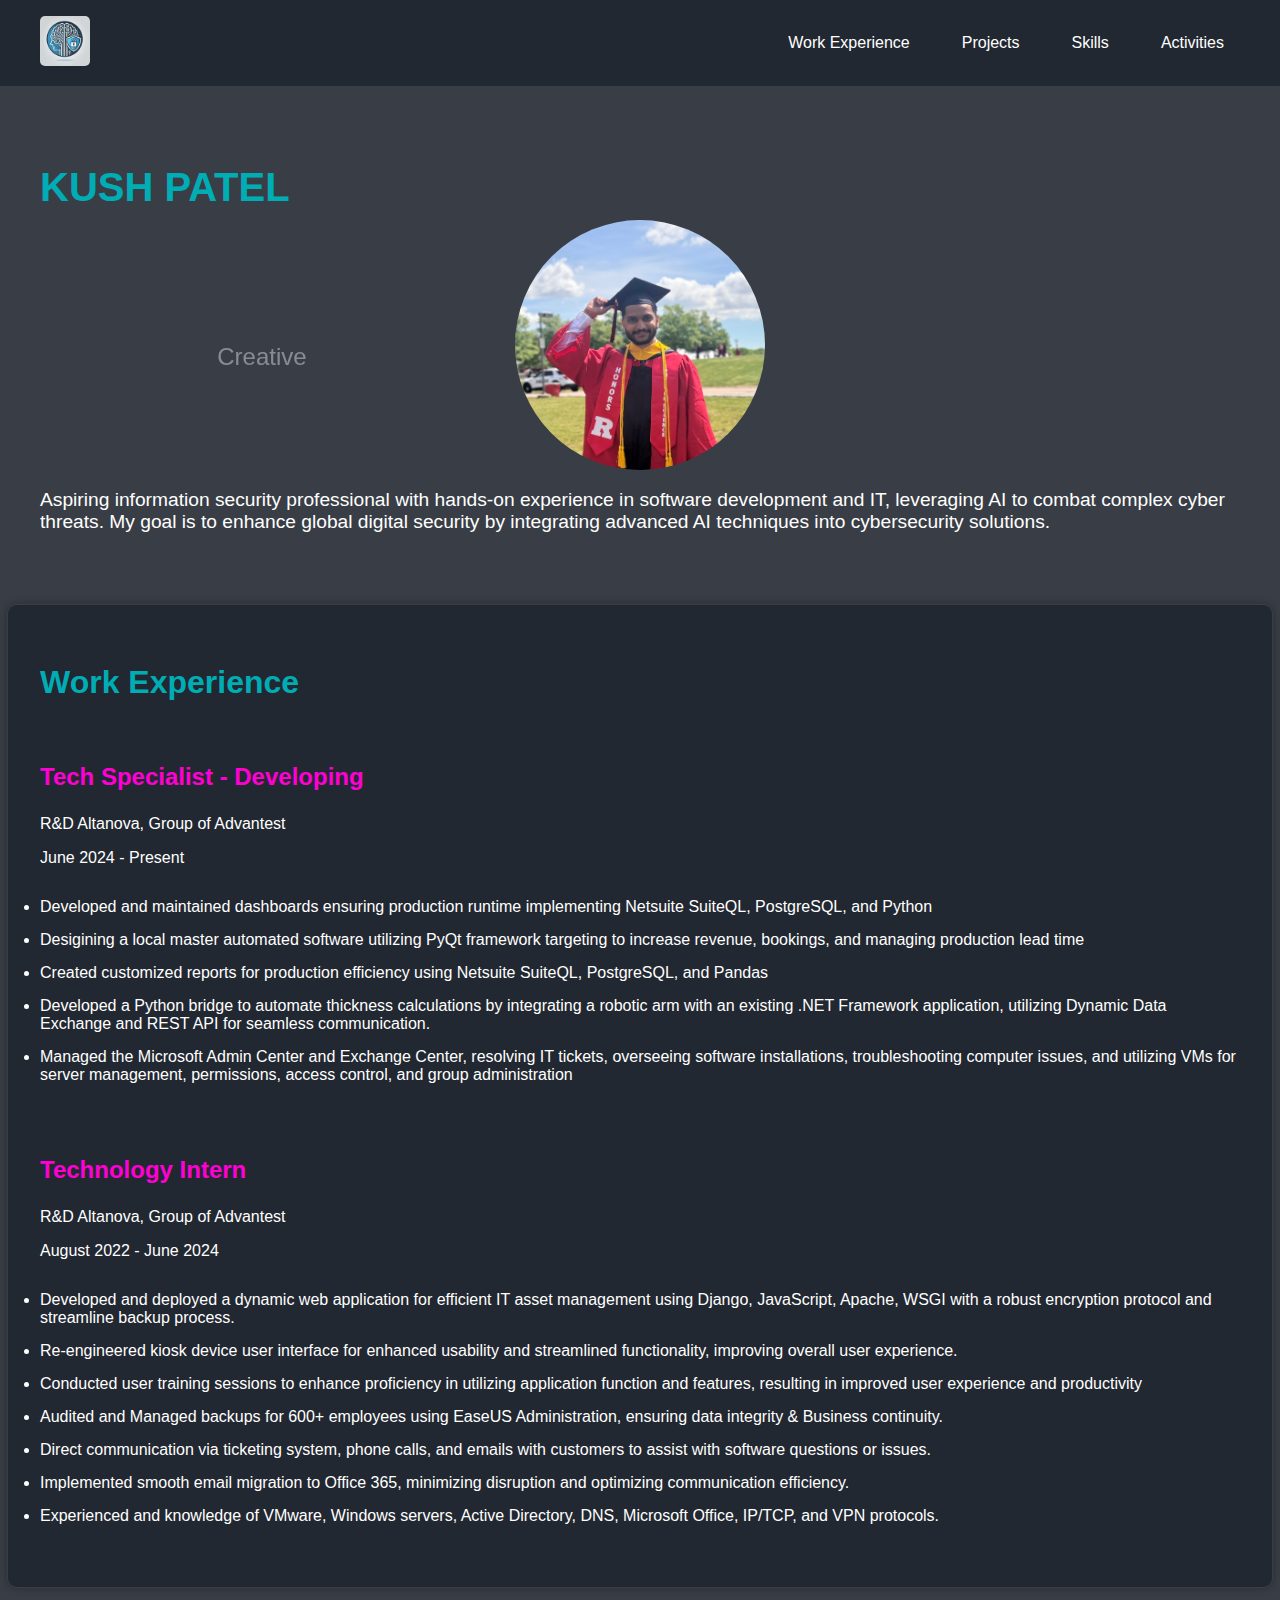
==== index.html @ 29021539 "update work exp" ====
<!DOCTYPE html>
<html lang="en">
<head>
    <meta charset="UTF-8">
    <meta name="viewport" content="width=device-width, initial-scale=1.0">
    <title>KUSH PATEL PORTFOLIO</title>
    <link rel="stylesheet" href="css/styles.css">
</head>
<body>
    <!-- Navigation Bar -->
    <nav>
        <div class="nav-container">
            <div class="nav-logo">
                <img class="icon-img" src="img/icon.webp" alt="Logo">
            </div>

            <ul>
                <li><a href="#work-experience">Work Experience</a></li>
                <li><a href="#projects">Projects</a></li>
                <li><a href="#skills">Skills</a></li>
                <li><a href="#activities">Activities</a></li>
            </ul>
        </div>
    </nav>

    <!-- Hero Section -->
    <section id="hero">
        <div class="hero-container">
            
            <div class="hero-text">
                <h1>KUSH PATEL</h1>
                <div class="hero-img">
                    <img class="img1" src="img/img1.png" alt="Profile Image">
                </div>
                <p class="para">Aspiring information security professional with hands-on experience in software development and IT, leveraging AI to combat complex cyber threats. My goal is to enhance global digital security by integrating advanced AI techniques into cybersecurity solutions.</p>
            </div>
            
        </div>
    </section>

    <!-- Work Experience Section -->
    <section id="work-experience">
        <div class="section-container">
            <h2>Work Experience</h2></br>

            <div>
                <div>
                    <p class="highlight">Tech Specialist - Developing</p>
                    <p>R&D Altanova, Group of Advantest</p>
                </div>
                <div class="time-frame-info">
                    <p>June 2024 - Present</p>
                </div>    
            </div>

            <div class="change-font-work-exp">
                </br>
                    <li>Developed and maintained dashboards ensuring production runtime implementing Netsuite SuiteQL, PostgreSQL, and Python  </li>
                    <li>Desigining a local master automated software utilizing PyQt framework targeting to increase revenue, bookings, and managing production lead time </li>
                    <li>Created customized reports for production efficiency using Netsuite SuiteQL, PostgreSQL, and Pandas</li>
                    <li>Developed a Python bridge to automate thickness calculations by integrating a robotic arm with an existing .NET Framework application, utilizing Dynamic Data Exchange and REST API for seamless communication.</li>
                    <li>Managed the Microsoft Admin Center and Exchange Center, resolving IT tickets, overseeing software installations, troubleshooting computer issues, and utilizing VMs for server management, permissions, access control, and group administration</li>
                </br>
            </div>

            
        </br>

            <div>
                <div>
                    <h3 class="highlight">Technology Intern</h3>
                    <p>R&D Altanova, Group of Advantest</p>
                </div>
                <div class="time-frame-info">
                    <p>August 2022 - June 2024</p>
                </div>    
            </div>
            
            <div class="change-font-work-exp">
                </br>
                    <li> Developed and deployed a dynamic web application for efficient IT asset management using Django, JavaScript, Apache, WSGI with a robust encryption protocol and streamline backup process. </li>
                    <li> Re-engineered kiosk device user interface for enhanced usability and streamlined functionality, improving overall user experience. </li>
                    <li> Conducted user training sessions to enhance proficiency in utilizing application function and features, resulting in improved user experience and productivity </li>
                    <li>Audited and Managed backups for 600+ employees using EaseUS Administration, ensuring data integrity & Business continuity.</li>
                    <li>Direct communication via ticketing system, phone calls, and emails with customers to assist with software questions or issues.</li>
                    <li>Implemented smooth email migration to Office 365, minimizing disruption and optimizing communication efficiency.</li>
                    <li>Experienced and knowledge of VMware, Windows servers, Active Directory, DNS, Microsoft Office, IP/TCP, and VPN protocols.</li>

                </br>
            </div>
        </div>
    </section>

    <!-- Projects Section -->
    <!-- <section id="projects">
        <div class="section-container">
            <h2>Projects</h2>
            <ul>
                <li>
                    <h3>AI-Powered Chatbot</h3>
                    <p>Developed a chatbot using natural language processing and machine learning algorithms, achieving a 90% accuracy rate.</p>
                    <a href="#" target="_blank">View Project</a>
                </li>
                <li>
                    <h3>Cybersecurity Framework</h3>
                    <p>Designed and implemented a comprehensive cybersecurity framework, reducing security incidents by 50%.</p>
                    <a href="#" target="_blank">View Project</a>
                </li>
            </ul>
        </div>
    </section> -->

    <section id="projects">
        <div class="section-container">
            <h2>Projects</h2></br>

            <div class="project">
                <a href="https://github.com/kushp15/"><h1>AI-Powered Chatbot 🔗</h1></a>
                <p>Developed a chatbot using natural language processing and machine learning algorithms.</p>
    
                <div class="carousel-container">
                    <div class="carousel">
                        <img src="img/wes-ai-chatbot.png" alt="Chatbot Image 1"> 
                        <img src="img/wes-ai-chatbot.png" alt="Chatbot Image 2">
                        <img src="img/wes-ai-chatbot.png" alt="Chatbot Image 3">
                        <img src="img/wes-ai-chatbot.png" alt="Chatbot Image 4">
                    </div>
                    <div class="carousel-dots"></div> 
                </div>
                <p>Developed a chatbot using natural language processing and machine learning algorithms.</p>
            </div>
            

        </br></br></br>
            

            <div class="project">
                <!-- <h3>AI Email Scam Detector 🔗</h3> -->
                <a href="https://github.com/kushp15/"><h1>AI Email Scam Detector 🔗</h1></a>
                <p>Designed and implemented a comprehensive cybersecurity framework.</p>
    
                <div class="carousel-container">
                    <div class="carousel">
                        <img src="img/background.jpeg" alt="Cybersecurity Image 1">
                        <img src="img/background.jpeg" alt="Cybersecurity Image 2">
                        <img src="img/background.jpeg" alt="Cybersecurity Image 3">
                    </div>
                    <div class="carousel-dots"></div>
                </div>
            </div>
        </div>
    </section>
    



    <!-- Skills Section -->
    <section id="skills">
        <div class="section-container">
            <h2>Skills</h2>
            <!-- <p>Coming soon..</p> -->
            <ul>
                <li class="highlight">  </li>
                <li> <span class="highlight-skills">Primary Programming Languages:</span> Python, Java, JavaScript, TypeScript, SQL </li>
                <li> <span class="highlight-skills">Secondary Programming Languages:</span> C++, C, React </li>
                <li> <span class="highlight-skills">FrameWorks: </span> TensorFlow, PyTorch, PyQt5, .NET Framework </li>
                <li> <span class="highlight-skills">Course Work: </span>Artificial Intelligence, Operating Systems, Computer Security, Networking, Deep Learning, System programming, Advanced Algorithums</li>
                <li> <span class="highlight-skills">Tools: </span>Docker, Git, Visual Studio Code, Postman, Microsoft Azure, PyCharm, Eclipice, VM, </li>
                <li> <span class="highlight-skills">Databases: </span>MySQL, SQlite, no sql (Mongo DB)</li>
                <li> <span class="highlight-skills">Soft Skills: </span>Leadership, Teamwork, Team-building, Management, Conflict Resolution, Collaboration, Written and Verbal Communication</li>
            </ul>
        </div>
    </section>

    <!-- Activities Section -->
    <section id="activities">
        <div class="section-container">
            <h2>Activities</h2>
            <p>Coming soon..</p>
            <!-- <ul>
                <li>Participated in AI/ML competitions, achieving top 10% rankings.</li>
                <li>Contributed to open-source cybersecurity projects, improving security features.</li>
            </ul> -->
        </div>
    </section>

    <div id="moving-words-container"></div>

    <script src="js/script.js"></script>
</body>
</html>
---- css/styles.css ----
body {
    font-family: Arial, sans-serif;
    margin: 0;
    padding: 0;
    background-color: #393e46;
    color: #ffffff;
}

nav {
    background-color: #222831;
    padding: 1em;
}

.nav-container {
    max-width: 1200px;
    margin: 0 auto;
    display: flex;
    justify-content: space-between;
    align-items: center;
}

.nav-logo img {
    height: 50px;
    width: 50px;
    border-radius: 10%;
}

nav ul {
    list-style: none;
    margin: 0;
    padding: 0;
    display: flex;
    gap: 20px;
}

nav li {
    display: inline;
}

nav a {
    color: #ffffff;
    text-decoration: none;
    padding: 0.5em 1em;
    transition: color 0.3s;
}

nav a:hover {
    color: #00adb5;
}

.hero-container {
    max-width: 1200px;
    margin: 20px auto;
    padding: 2em;
    display: flex;
    flex-wrap: wrap;
    align-items: center;
    justify-content: space-between;
    gap: 20px;
}

.hero-text {
    flex: 1;
    min-width: 300px;
}

.hero-container h1 {
    font-size: 2.5em;
    margin-bottom: 10px;
    color: #00adb5;
}

.hero-container p {
    font-size: 1.2em;
}

.hero-img {
    flex: 1;
    min-width: 300px;
    display: flex;
    justify-content: center;
}

.img1 {
    border-radius: 50%;
    height: 250px;
    width: 250px;
}

.section-container {
    max-width: 1200px;
    margin: 20px auto;
    padding: 2em;
    background-color: #222831;
    border: 1px solid #393e46;
    border-radius: 10px;
    box-shadow: 0 0 10px rgba(0, 0, 0, 0.3);
}

.section-container h2 {
    font-size: 2em;
    margin-bottom: 20px;
    color: #00adb5;
}

.section-container ul {
    list-style: none;
    padding: 0;
}

.section-container li {
    margin-bottom: 15px;
    font-size: 1.2em;
}

.section-container a {
    color: #00adb5;
    text-decoration: none;
    transition: color 0.3s;
}

.section-container a:hover {
    color: #ffffff;
}

@media (max-width: 768px) {
    .nav-container {
        flex-direction: column;
    }

    .hero-container {
        flex-direction: column;
    }

    .time-frame-info {
        margin-left: 0;
    }
}


/* Animation Classes */
.hidden {
    opacity: 0;
    transform: translateY(20px);
    transition: opacity 1s ease-out, transform 1s ease-out;
}

.visible {
    opacity: 1;
    transform: translateY(0);
}




/* Container for moving words */
#moving-words-container {
    position: fixed;
    top: 0;
    left: 0;
    width: 100%;
    height: 100%;
    pointer-events: none; /* Prevent clicks on moving words */
    overflow: hidden; /* Hide overflow of words */
    z-index: 1; /* Put above other content */
}

/* Style for each moving word */
.moving-word {
    position: absolute;
    font-size: 1.5em;
    color: rgba(255, 255, 255, 0.4); /* Lighter shade for better visibility */
    pointer-events: none; /* Prevent interaction with moving words */
    animation: floatWord 15s ease-in-out infinite;
}

/* Random movement animation */
@keyframes floatWord {
    0% {
        transform: translate(0, 0);
    }
    25% {
        transform: translate(30vw, -20vh);
    }
    50% {
        transform: translate(-20vw, 30vh);
    }
    75% {
        transform: translate(20vw, -30vh);
    }
    100% {
        transform: translate(0, 0);
    }
}



/* Carousel Container */
.carousel-container {
    position: relative;
    overflow: hidden;
    width: 100%;
    max-width: 600px; /* Adjust as needed */
    margin: 20px auto;
}

/* Carousel Inner */
.carousel {
    display: flex;
    transition: transform 0.5s ease-in-out;
}

/* Carousel Images */
.carousel img {
    min-width: 100%;
    transition: transform 0.5s ease-in-out;
    cursor: pointer; /* To indicate that it's interactive */
}

/* Carousel Dots */
.carousel-dots {
    display: flex;
    justify-content: center;
    margin-top: 10px;
}

.carousel-dots span {
    width: 10px;
    height: 10px;
    border-radius: 50%;
    background-color: #ccc;
    margin: 0 5px;
    cursor: pointer;
    transition: background-color 0.3s;
}

.carousel-dots span.active {
    background-color: #00adb5; /* Active dot color */
}

.change-font-work-exp{
    font-size: 10pt;
    font-family: Arial, sans-serif;
}
.highlight{
    font-size: 18pt;
    color: rgb(255, 0, 212);
    font-weight: bold;
}
.highlight-skills{
    font-size: 14pt;
    color: rgb(234, 255, 0);
    font-weight: bold;
}
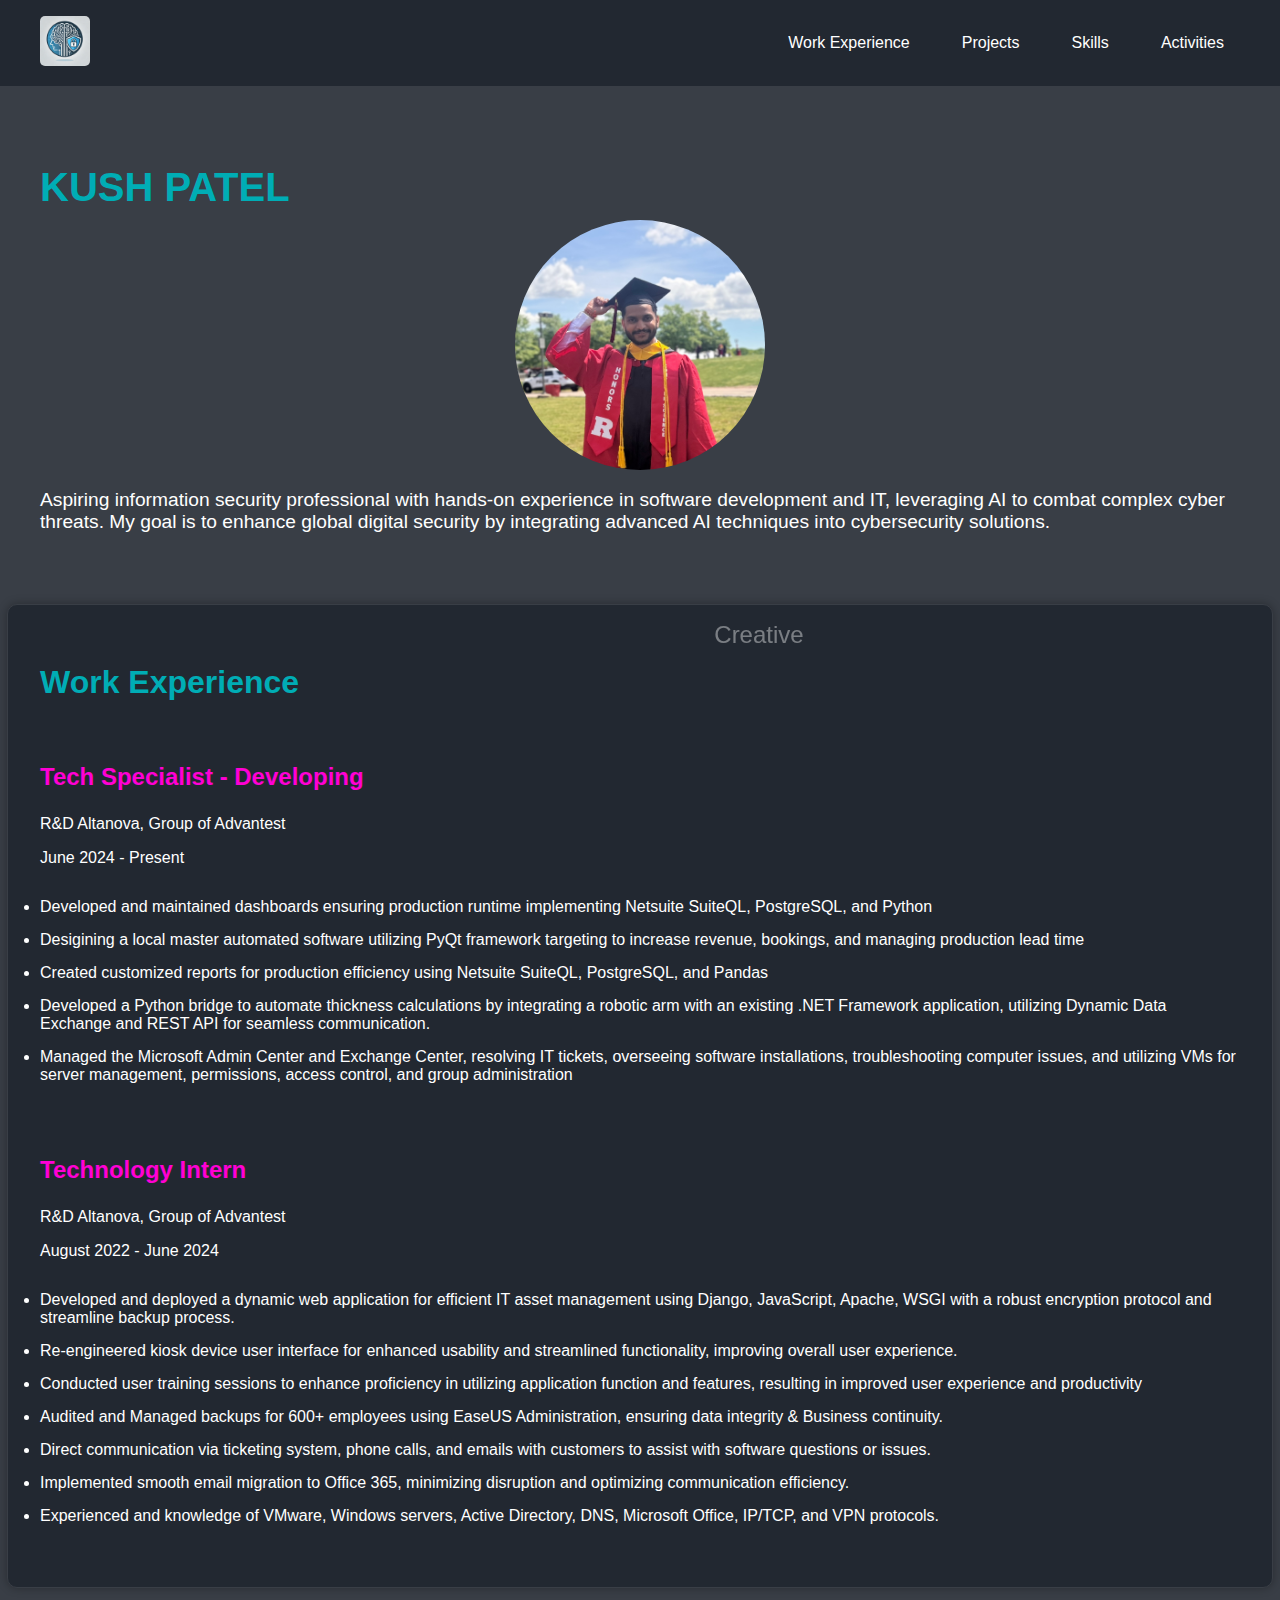
==== commit e11511e6: "update" ====
--- a/index.html
+++ b/index.html
@@ -115,19 +115,19 @@
             <h2>Projects</h2></br>
 
             <div class="project">
-                <a href="https://github.com/kushp15/"><h1>AI-Powered Chatbot 🔗</h1></a>
-                <p>Developed a chatbot using natural language processing and machine learning algorithms.</p>
-    
+                <a href="https://github.com/kushp15/WES-AI-CHATBOT/"><h1>AI-Powered Chatbot 🔗</h1></a>
                 <div class="carousel-container">
                     <div class="carousel">
                         <img src="img/wes-ai-chatbot.png" alt="Chatbot Image 1"> 
-                        <img src="img/wes-ai-chatbot.png" alt="Chatbot Image 2">
-                        <img src="img/wes-ai-chatbot.png" alt="Chatbot Image 3">
-                        <img src="img/wes-ai-chatbot.png" alt="Chatbot Image 4">
+                        <img src="img/wes-ai-chatbot-2.png" alt="Chatbot Image 2">
+                        <img src="img/wes-ai-chatbot-3.png" alt="Chatbot Image 3">
+                        <!-- <img src="img/wes-ai-chatbot.png" alt="Chatbot Image 4"> -->
                     </div>
                     <div class="carousel-dots"></div> 
                 </div>
-                <p>Developed a chatbot using natural language processing and machine learning algorithms.</p>
+                <h3><p>We created this chatbot, which helped us understand the potential of leveraging pre-trained models and the innovative applications of AI technology in enhancing user interaction and access to information.</p></h3>
+                <li>WesAI is Rutgers University’s interactive AI chatbot. </li>
+                <li>WesAi has all the information about campus addresses, bus routes, nearby restaurants, course registrations, general advising questions, contact information, professor reviews, etc. Need help with any of this? Just Ask!</li>
             </div>
             
 
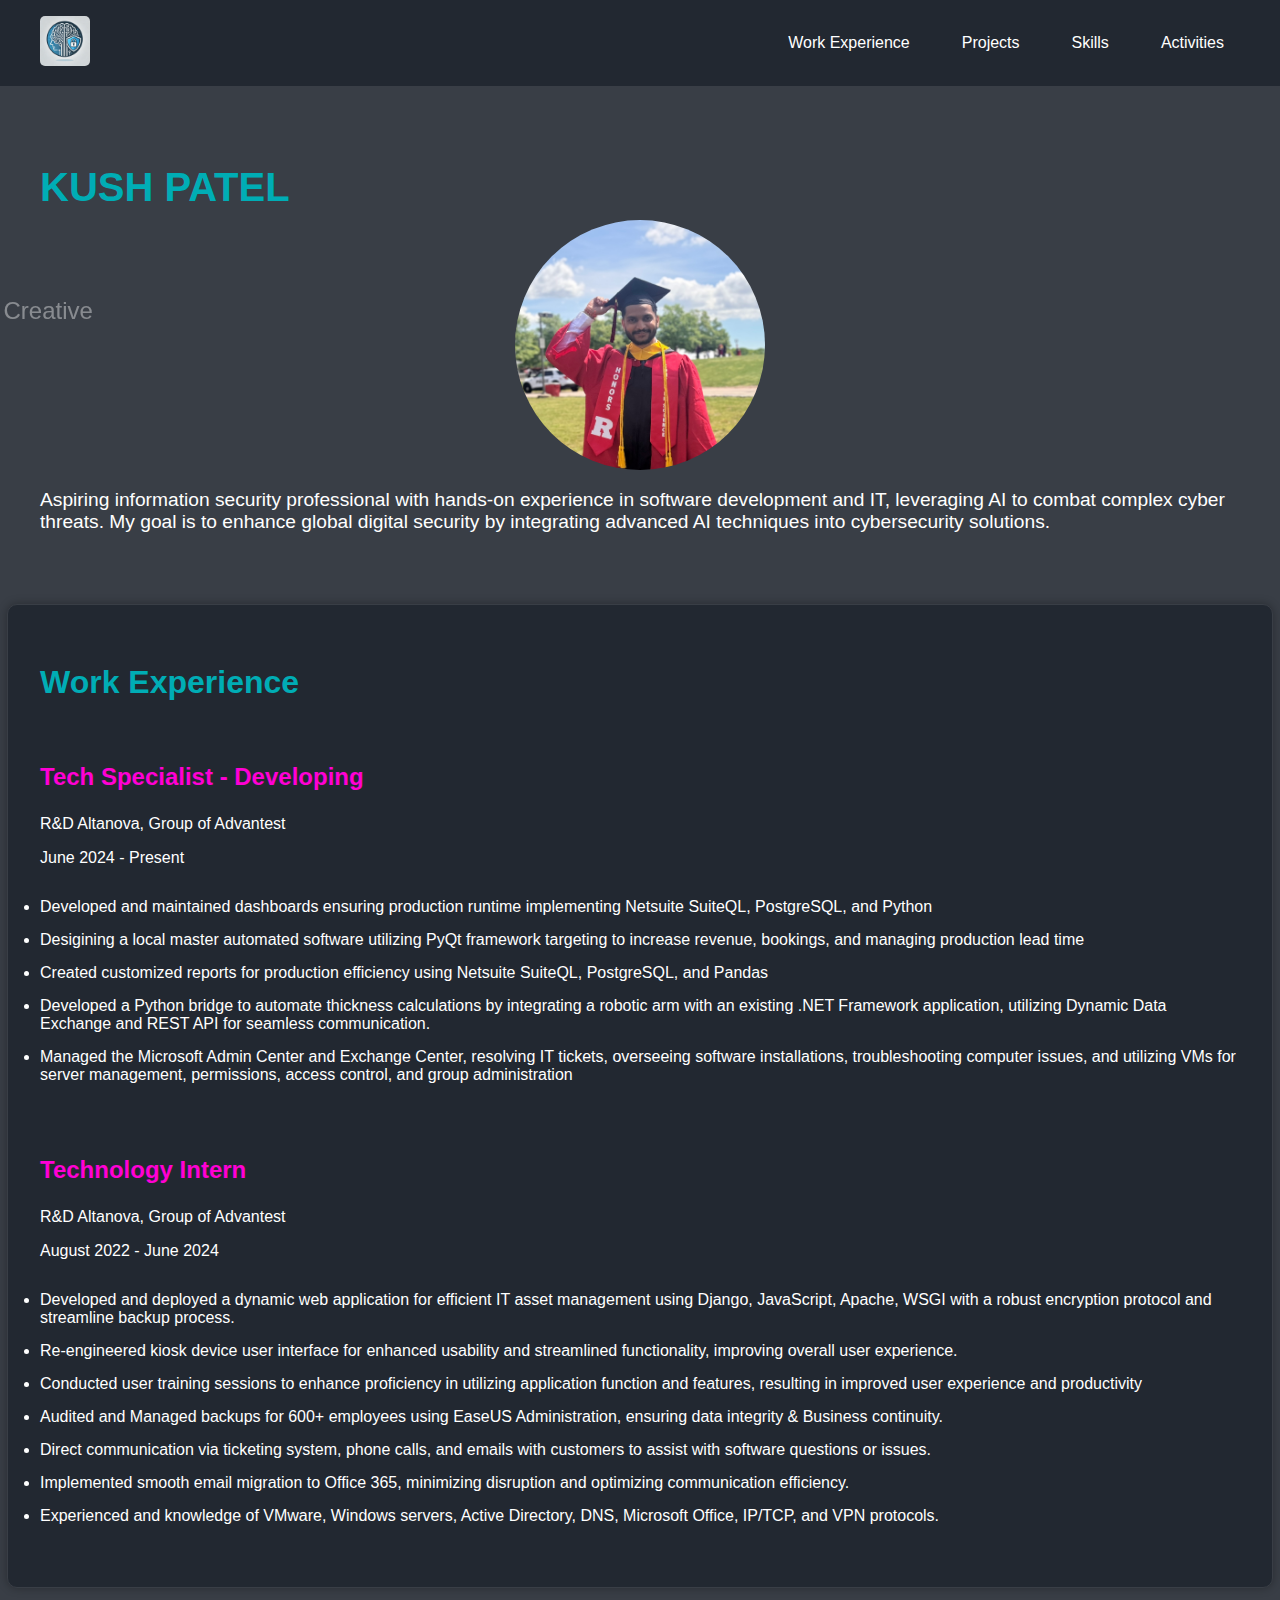
==== commit 0fe0631c: "update on projects" ====
--- a/index.html
+++ b/index.html
@@ -131,23 +131,52 @@
             </div>
             
 
-        </br></br></br>
-            
-
-            <div class="project">
-                <!-- <h3>AI Email Scam Detector 🔗</h3> -->
-                <a href="https://github.com/kushp15/"><h1>AI Email Scam Detector 🔗</h1></a>
-                <p>Designed and implemented a comprehensive cybersecurity framework.</p>
-    
+        </br></br>
+            
+
+            <div class="project">
+                <a href="https://github.com/kushp15/AI-Email-Detection/"><h1>AI Email Scam Detector 🔗</h1></a>
                 <div class="carousel-container">
                     <div class="carousel">
-                        <img src="img/background.jpeg" alt="Cybersecurity Image 1">
-                        <img src="img/background.jpeg" alt="Cybersecurity Image 2">
-                        <img src="img/background.jpeg" alt="Cybersecurity Image 3">
+                        <!-- <img src="img/coming-soon.png" alt="Cybersecurity Image 1"> -->
                     </div>
                     <div class="carousel-dots"></div>
                 </div>
-            </div>
+                <li>Synethesized a model that detects the scam or fraud emails implementing advanced deep learning algorithms.</li>
+                <li>Model aims to reduce the local cyber crimes and spread the awareness of emial phishing.</li>
+                <li>Model is trained on email ip address, domain name, SSL certificate, links, attachment types, text and other multiple significant parameters lead to current 67% accuracy. </li>
+            </div>
+        
+        </br></br>
+
+            <div class="project">
+                <a href="https://github.com/kushp15/HACKRU-TripMate_Notifier/"><h1>Trip Mate Notifier 🔗</h1></a>
+                <div class="carousel-container">
+                    <div class="carousel">
+                        <iframe width="560" height="315" src="https://www.youtube.com/embed/CGtzFhLXZC8" 
+                                title="YouTube video player" frameborder="0" 
+                                allow="accelerometer; autoplay; clipboard-write; encrypted-media; gyroscope; picture-in-picture" 
+                                allowfullscreen>
+                        </iframe>
+                    </div>
+                    <div class="carousel-dots"></div>
+                </div>
+                <p class="highlight-skills">Hackathon Winner 1st HACKRU and NJ Transit</p>
+                <p> <span class="highlight-skills">Objective: </span>The application provides an option to start alerts on a trip which will then give detailed status of the current trip in the form of a notification panel/widget on the lock screen of the user's mobile.</p>
+                <li>To rebuild the current NJ Transit application, added new feature of widget that notifies the user of live location through NJ Transit APIs</li>
+                <li>Invited to NJ Transit headquaters pitched our objective to innovation team </li>
+            </div>
+        </br></br>
+
+            <div class="project">
+                <a href="https://github.com/kushp15/ML-Image-Classification/"><h1>Wiring Image Classification 🔗</h1></a>
+            
+                <p> <span class="highlight-skills">Objective: </span>To improve the efficiency of identifying a good or bad wiring based on color and order</p>
+                <li>Trained binary and multi classification models implementing complex machine learning techniques are stochastic gradient descent, cross entropy loss, softmax regression, and linear regression. </li>
+                <li>Models are trained on multiple parameters using one hot encoding with 2000+ parameters on multiple sizes sets of datasets</li>
+            </div>
+
+
         </div>
     </section>
     
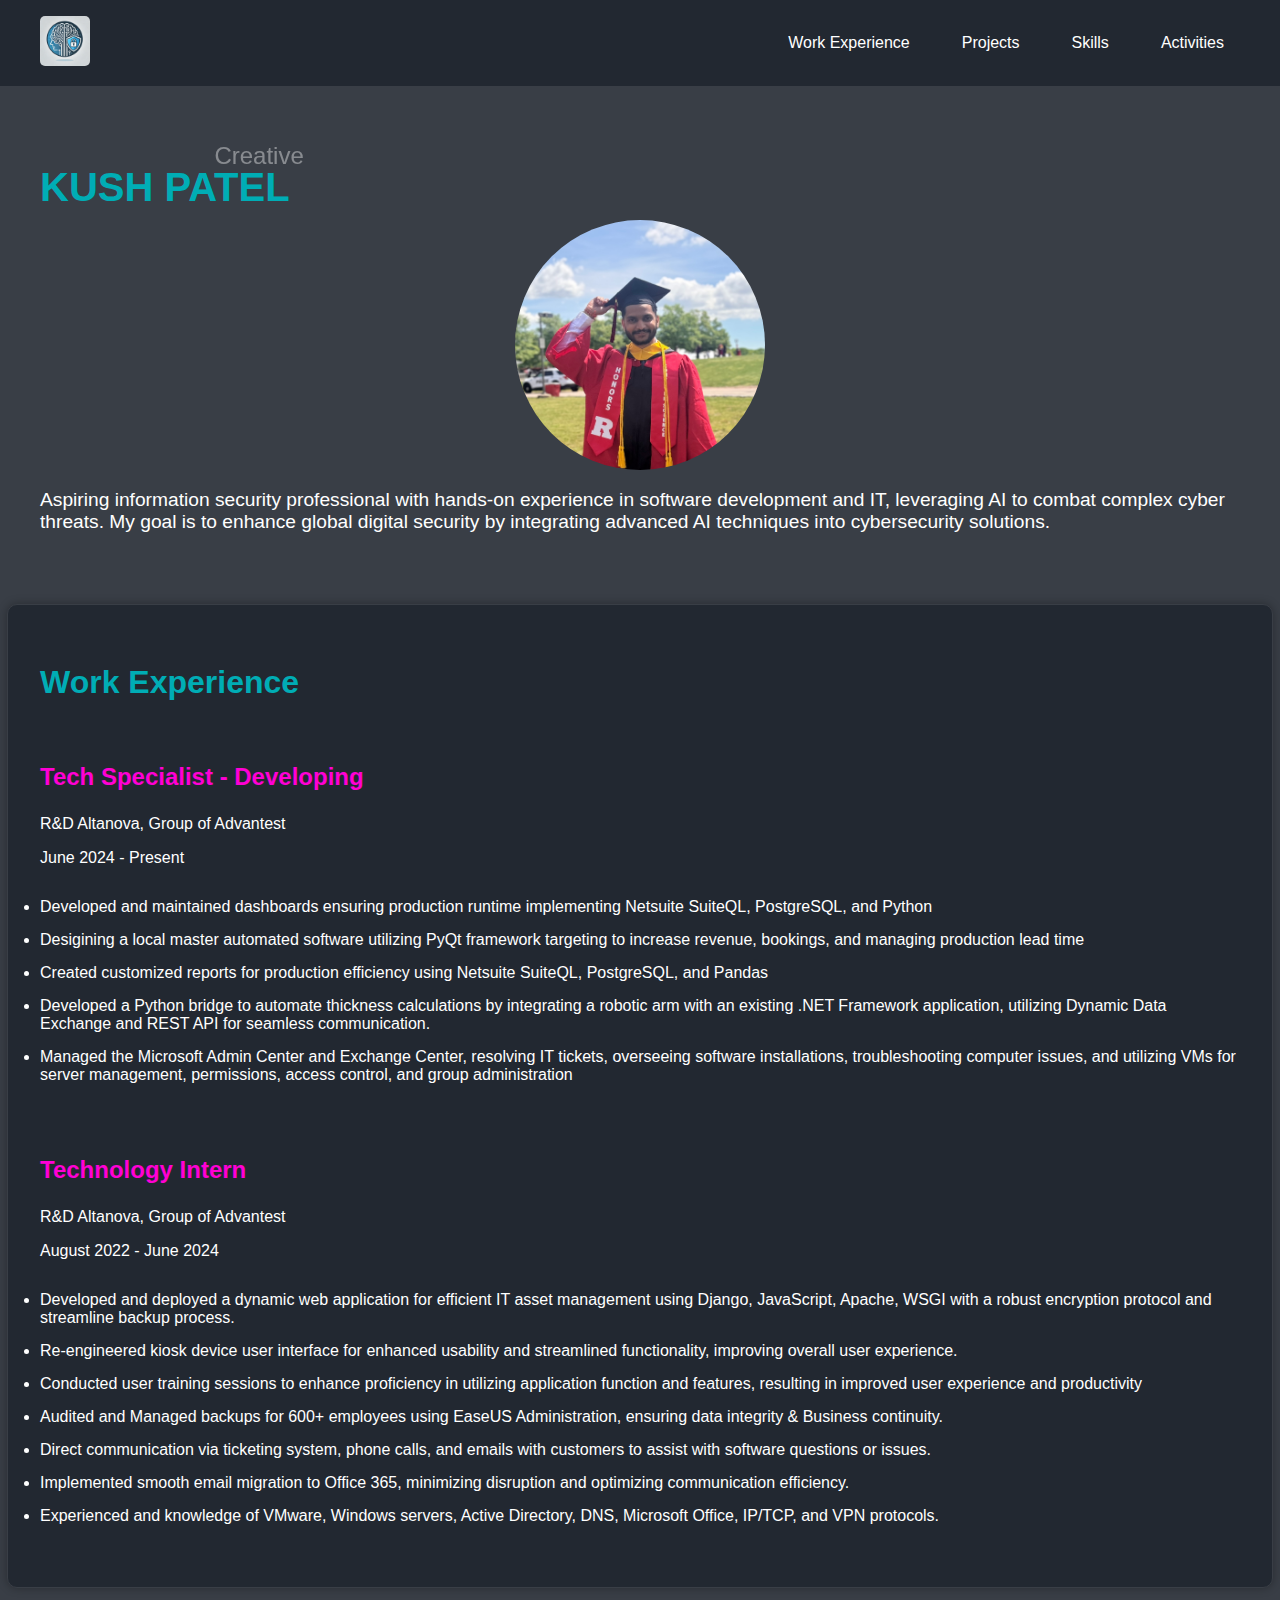
==== commit c711d293: "update" ====
--- a/index.html
+++ b/index.html
@@ -177,6 +177,11 @@
             </div>
 
 
+
+
+
+
+            
         </div>
     </section>
     
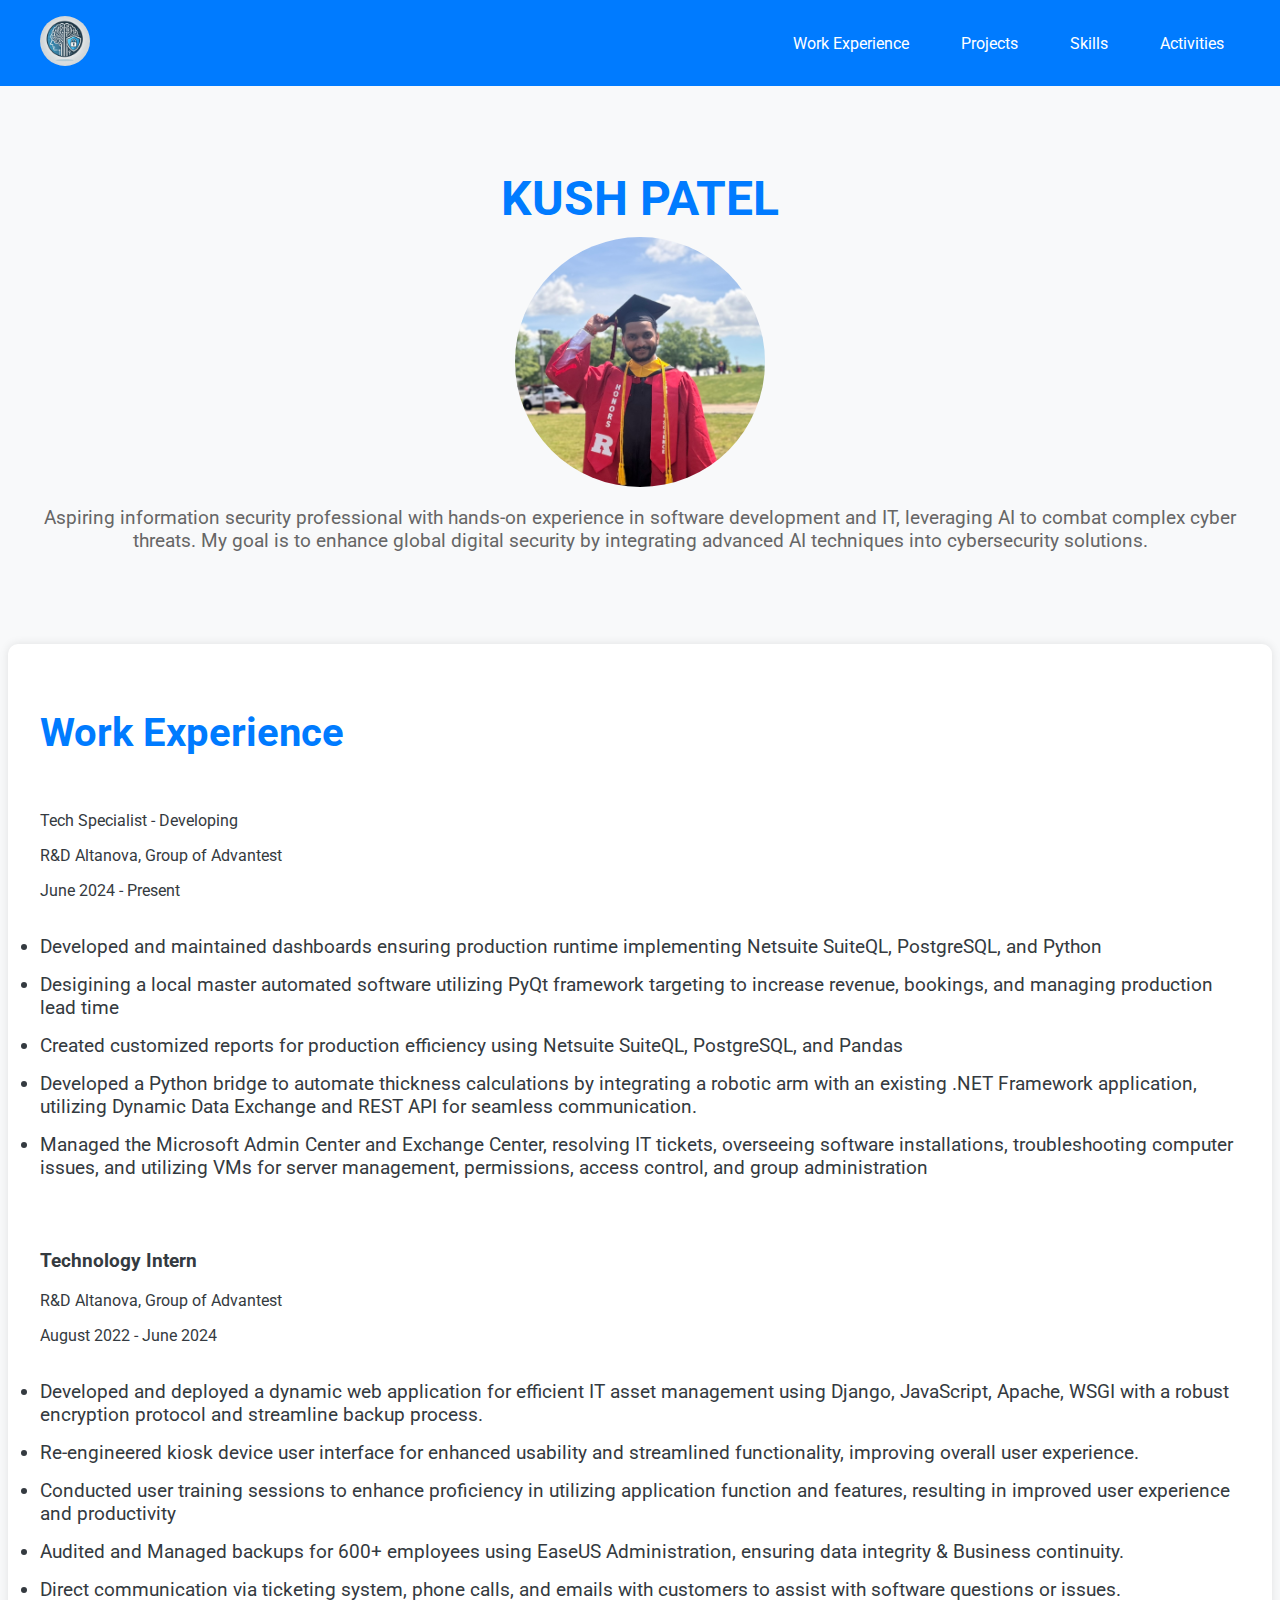
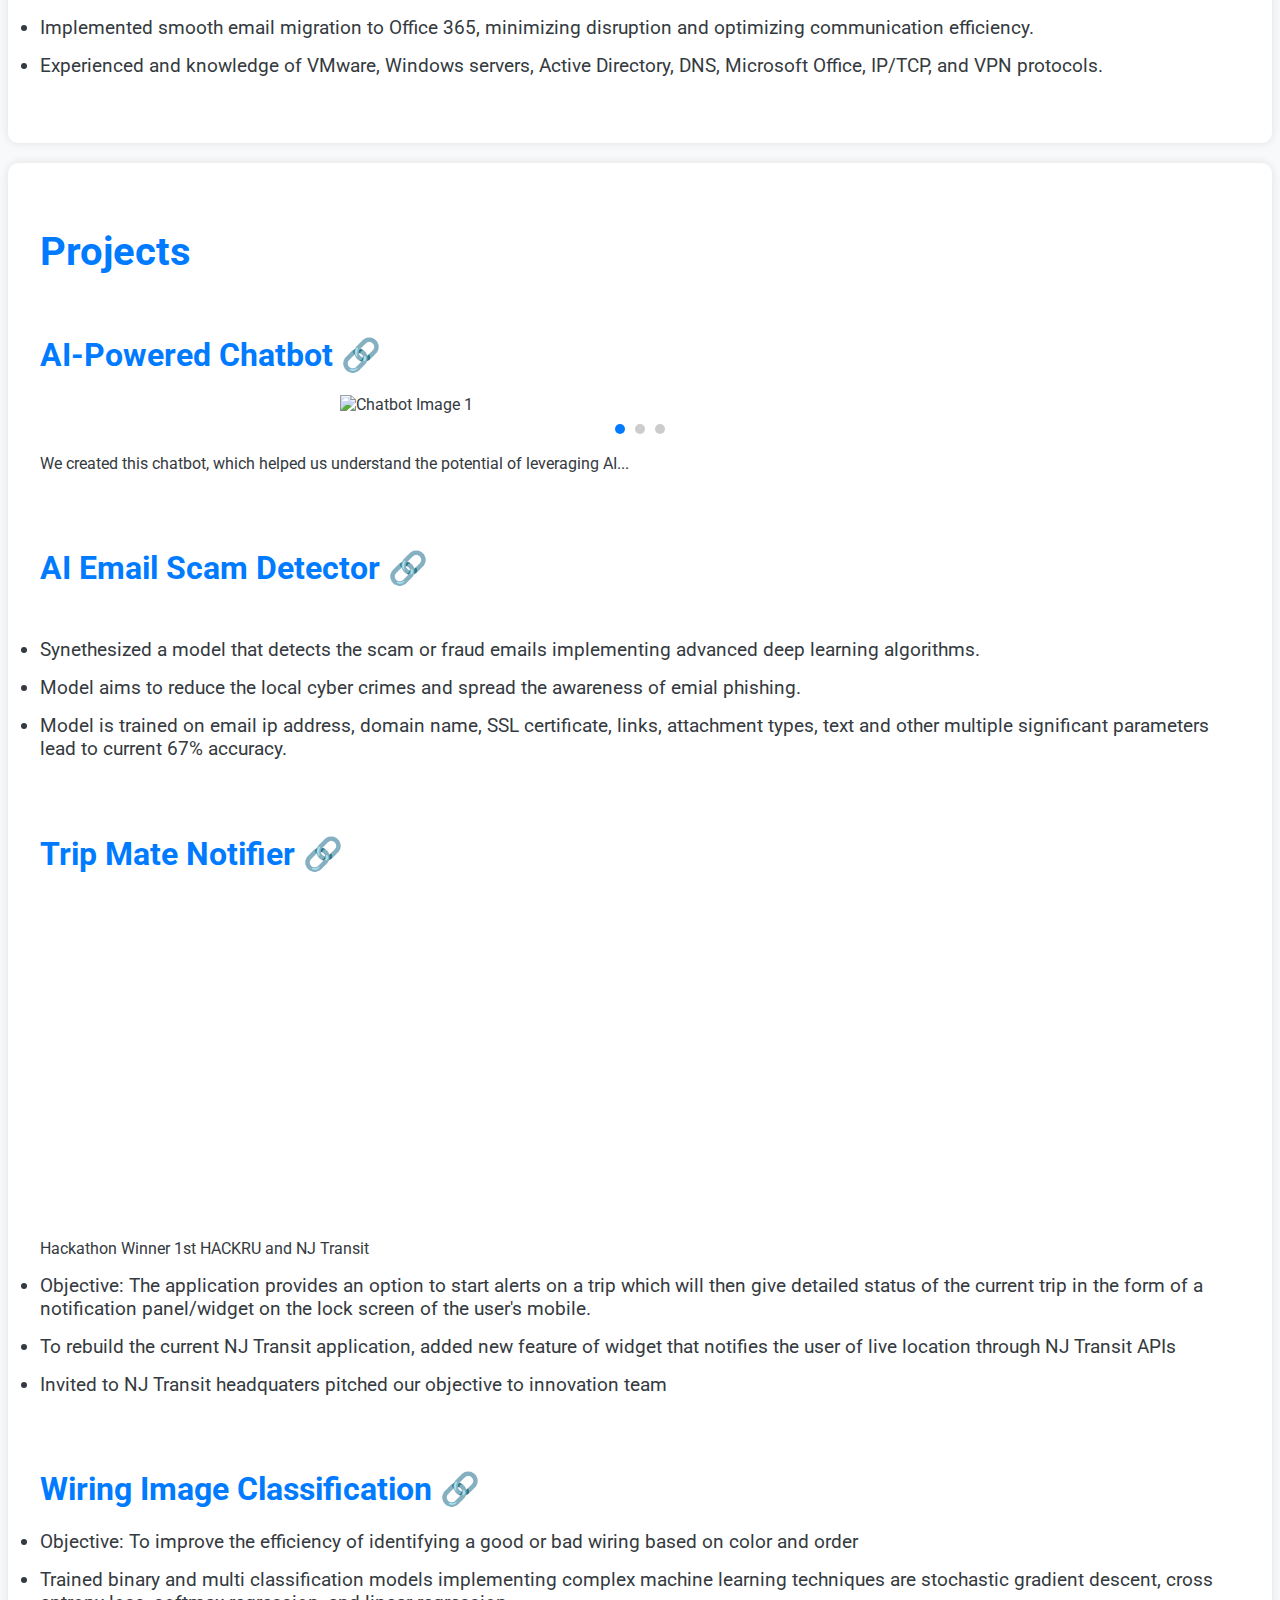
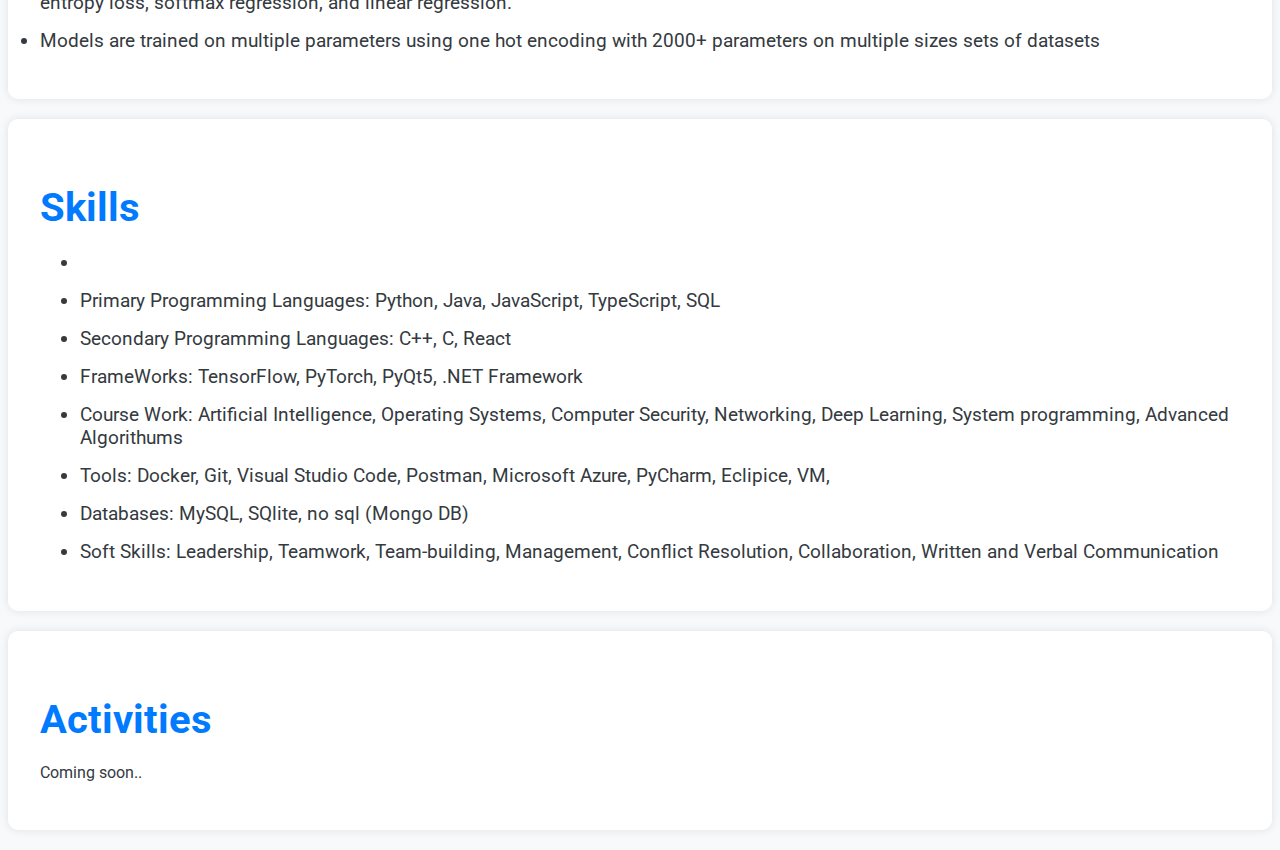
==== commit 7a355191: "update" ====
--- a/index.html
+++ b/index.html
@@ -1,11 +1,12 @@
 <!DOCTYPE html>
 <html lang="en">
-<head>
-    <meta charset="UTF-8">
-    <meta name="viewport" content="width=device-width, initial-scale=1.0">
-    <title>KUSH PATEL PORTFOLIO</title>
-    <link rel="stylesheet" href="css/styles.css">
-</head>
+    <head>
+        <meta charset="UTF-8">
+        <meta name="viewport" content="width=device-width, initial-scale=1.0">
+        <title>KUSH PATEL PORTFOLIO</title>
+        <link rel="stylesheet" href="https://fonts.googleapis.com/css?family=Roboto:400,700&display=swap">
+        <link rel="stylesheet" href="css/styles.css">
+    </head>
 <body>
     <!-- Navigation Bar -->
     <nav>
@@ -85,7 +86,6 @@
                     <li>Direct communication via ticketing system, phone calls, and emails with customers to assist with software questions or issues.</li>
                     <li>Implemented smooth email migration to Office 365, minimizing disruption and optimizing communication efficiency.</li>
                     <li>Experienced and knowledge of VMware, Windows servers, Active Directory, DNS, Microsoft Office, IP/TCP, and VPN protocols.</li>
-
                 </br>
             </div>
         </div>
@@ -114,20 +114,33 @@
         <div class="section-container">
             <h2>Projects</h2></br>
 
-            <div class="project">
+            <!-- <div class="project">
                 <a href="https://github.com/kushp15/WES-AI-CHATBOT/"><h1>AI-Powered Chatbot 🔗</h1></a>
                 <div class="carousel-container">
                     <div class="carousel">
                         <img src="img/wes-ai-chatbot.png" alt="Chatbot Image 1"> 
                         <img src="img/wes-ai-chatbot-2.png" alt="Chatbot Image 2">
                         <img src="img/wes-ai-chatbot-3.png" alt="Chatbot Image 3">
-                        <!-- <img src="img/wes-ai-chatbot.png" alt="Chatbot Image 4"> -->
                     </div>
                     <div class="carousel-dots"></div> 
                 </div>
                 <h3><p>We created this chatbot, which helped us understand the potential of leveraging pre-trained models and the innovative applications of AI technology in enhancing user interaction and access to information.</p></h3>
                 <li>WesAI is Rutgers University’s interactive AI chatbot. </li>
                 <li>WesAi has all the information about campus addresses, bus routes, nearby restaurants, course registrations, general advising questions, contact information, professor reviews, etc. Need help with any of this? Just Ask!</li>
+            </div> -->
+
+
+            <div class="project">
+                <a href="https://github.com/kushp15/WES-AI-CHATBOT/"><h1>AI-Powered Chatbot 🔗</h1></a>
+                <div class="carousel-container">
+                    <div class="carousel">
+                        <img src="img/wes-ai-chatbot.png" alt="Chatbot Image 1"> 
+                        <img src="img/wes-ai-chatbot-2.png" alt="Chatbot Image 2">
+                        <img src="img/wes-ai-chatbot-3.png" alt="Chatbot Image 3">
+                    </div>
+                    <div class="carousel-dots"></div> 
+                </div>
+                <p>We created this chatbot, which helped us understand the potential of leveraging AI...</p>
             </div>
             
 
@@ -138,7 +151,6 @@
                 <a href="https://github.com/kushp15/AI-Email-Detection/"><h1>AI Email Scam Detector 🔗</h1></a>
                 <div class="carousel-container">
                     <div class="carousel">
-                        <!-- <img src="img/coming-soon.png" alt="Cybersecurity Image 1"> -->
                     </div>
                     <div class="carousel-dots"></div>
                 </div>
@@ -162,7 +174,7 @@
                     <div class="carousel-dots"></div>
                 </div>
                 <p class="highlight-skills">Hackathon Winner 1st HACKRU and NJ Transit</p>
-                <p> <span class="highlight-skills">Objective: </span>The application provides an option to start alerts on a trip which will then give detailed status of the current trip in the form of a notification panel/widget on the lock screen of the user's mobile.</p>
+                <li> <span class="highlight-skills">Objective: </span>The application provides an option to start alerts on a trip which will then give detailed status of the current trip in the form of a notification panel/widget on the lock screen of the user's mobile.</li>
                 <li>To rebuild the current NJ Transit application, added new feature of widget that notifies the user of live location through NJ Transit APIs</li>
                 <li>Invited to NJ Transit headquaters pitched our objective to innovation team </li>
             </div>
@@ -171,7 +183,7 @@
             <div class="project">
                 <a href="https://github.com/kushp15/ML-Image-Classification/"><h1>Wiring Image Classification 🔗</h1></a>
             
-                <p> <span class="highlight-skills">Objective: </span>To improve the efficiency of identifying a good or bad wiring based on color and order</p>
+                <li> <span class="highlight-skills">Objective: </span> To improve the efficiency of identifying a good or bad wiring based on color and order</li>
                 <li>Trained binary and multi classification models implementing complex machine learning techniques are stochastic gradient descent, cross entropy loss, softmax regression, and linear regression. </li>
                 <li>Models are trained on multiple parameters using one hot encoding with 2000+ parameters on multiple sizes sets of datasets</li>
             </div>
--- a/css/styles.css
+++ b/css/styles.css
@@ -1,13 +1,14 @@
+/* Updated styles.css */
 body {
-    font-family: Arial, sans-serif;
+    font-family: 'Roboto', sans-serif;
     margin: 0;
     padding: 0;
-    background-color: #393e46;
-    color: #ffffff;
+    background-color: #F8F9FA;
+    color: #343A40;
 }
 
 nav {
-    background-color: #222831;
+    background-color: #007BFF;
     padding: 1em;
 }
 
@@ -22,7 +23,7 @@
 .nav-logo img {
     height: 50px;
     width: 50px;
-    border-radius: 10%;
+    border-radius: 50%;
 }
 
 nav ul {
@@ -33,19 +34,15 @@
     gap: 20px;
 }
 
-nav li {
-    display: inline;
-}
-
 nav a {
     color: #ffffff;
     text-decoration: none;
     padding: 0.5em 1em;
-    transition: color 0.3s;
+    transition: background-color 0.3s ease;
 }
 
 nav a:hover {
-    color: #00adb5;
+    background-color: #FFC107;
 }
 
 .hero-container {
@@ -56,27 +53,27 @@
     flex-wrap: wrap;
     align-items: center;
     justify-content: space-between;
-    gap: 20px;
 }
 
 .hero-text {
     flex: 1;
-    min-width: 300px;
+    text-align: center;
+    margin-bottom: 20px;
 }
 
 .hero-container h1 {
-    font-size: 2.5em;
+    font-size: 3em;
     margin-bottom: 10px;
-    color: #00adb5;
+    color: #007BFF;
 }
 
 .hero-container p {
     font-size: 1.2em;
+    color: #666666;
 }
 
 .hero-img {
     flex: 1;
-    min-width: 300px;
     display: flex;
     justify-content: center;
 }
@@ -91,21 +88,15 @@
     max-width: 1200px;
     margin: 20px auto;
     padding: 2em;
-    background-color: #222831;
-    border: 1px solid #393e46;
+    background-color: #ffffff;
     border-radius: 10px;
-    box-shadow: 0 0 10px rgba(0, 0, 0, 0.3);
+    box-shadow: 0 0 10px rgba(0, 0, 0, 0.1);
 }
 
 .section-container h2 {
-    font-size: 2em;
+    font-size: 2.5em;
     margin-bottom: 20px;
-    color: #00adb5;
-}
-
-.section-container ul {
-    list-style: none;
-    padding: 0;
+    color: #007BFF;
 }
 
 .section-container li {
@@ -114,110 +105,37 @@
 }
 
 .section-container a {
-    color: #00adb5;
+    color: #007BFF;
     text-decoration: none;
-    transition: color 0.3s;
+    transition: color 0.3s ease;
 }
 
 .section-container a:hover {
-    color: #ffffff;
+    color: #FFC107;
 }
 
-@media (max-width: 768px) {
-    .nav-container {
-        flex-direction: column;
-    }
-
-    .hero-container {
-        flex-direction: column;
-    }
-
-    .time-frame-info {
-        margin-left: 0;
-    }
-}
-
-
-/* Animation Classes */
-.hidden {
-    opacity: 0;
-    transform: translateY(20px);
-    transition: opacity 1s ease-out, transform 1s ease-out;
-}
-
-.visible {
-    opacity: 1;
-    transform: translateY(0);
-}
-
-
-
-
-/* Container for moving words */
-#moving-words-container {
-    position: fixed;
-    top: 0;
-    left: 0;
-    width: 100%;
-    height: 100%;
-    pointer-events: none; /* Prevent clicks on moving words */
-    overflow: hidden; /* Hide overflow of words */
-    z-index: 1; /* Put above other content */
-}
-
-/* Style for each moving word */
-.moving-word {
-    position: absolute;
-    font-size: 1.5em;
-    color: rgba(255, 255, 255, 0.4); /* Lighter shade for better visibility */
-    pointer-events: none; /* Prevent interaction with moving words */
-    animation: floatWord 15s ease-in-out infinite;
-}
-
-/* Random movement animation */
-@keyframes floatWord {
-    0% {
-        transform: translate(0, 0);
-    }
-    25% {
-        transform: translate(30vw, -20vh);
-    }
-    50% {
-        transform: translate(-20vw, 30vh);
-    }
-    75% {
-        transform: translate(20vw, -30vh);
-    }
-    100% {
-        transform: translate(0, 0);
-    }
-}
-
-
-
-/* Carousel Container */
+/* Carousel Styles */
 .carousel-container {
     position: relative;
     overflow: hidden;
     width: 100%;
-    max-width: 600px; /* Adjust as needed */
+    max-width: 600px;
     margin: 20px auto;
 }
 
-/* Carousel Inner */
 .carousel {
     display: flex;
     transition: transform 0.5s ease-in-out;
+    width: 100%;
 }
 
-/* Carousel Images */
 .carousel img {
     min-width: 100%;
+    height: auto;
     transition: transform 0.5s ease-in-out;
-    cursor: pointer; /* To indicate that it's interactive */
+    cursor: pointer;
 }
 
-/* Carousel Dots */
 .carousel-dots {
     display: flex;
     justify-content: center;
@@ -235,20 +153,18 @@
 }
 
 .carousel-dots span.active {
-    background-color: #00adb5; /* Active dot color */
+    background-color: #007BFF; /* Active dot color */
 }
 
-.change-font-work-exp{
-    font-size: 10pt;
-    font-family: Arial, sans-serif;
+/* Responsive Design */
+@media (max-width: 768px) {
+    .hero-container {
+        flex-direction: column;
+        text-align: center;
+    }
+
+    .nav-container {
+        flex-direction: column;
+    }
 }
-.highlight{
-    font-size: 18pt;
-    color: rgb(255, 0, 212);
-    font-weight: bold;
-}
-.highlight-skills{
-    font-size: 14pt;
-    color: rgb(234, 255, 0);
-    font-weight: bold;
-}+
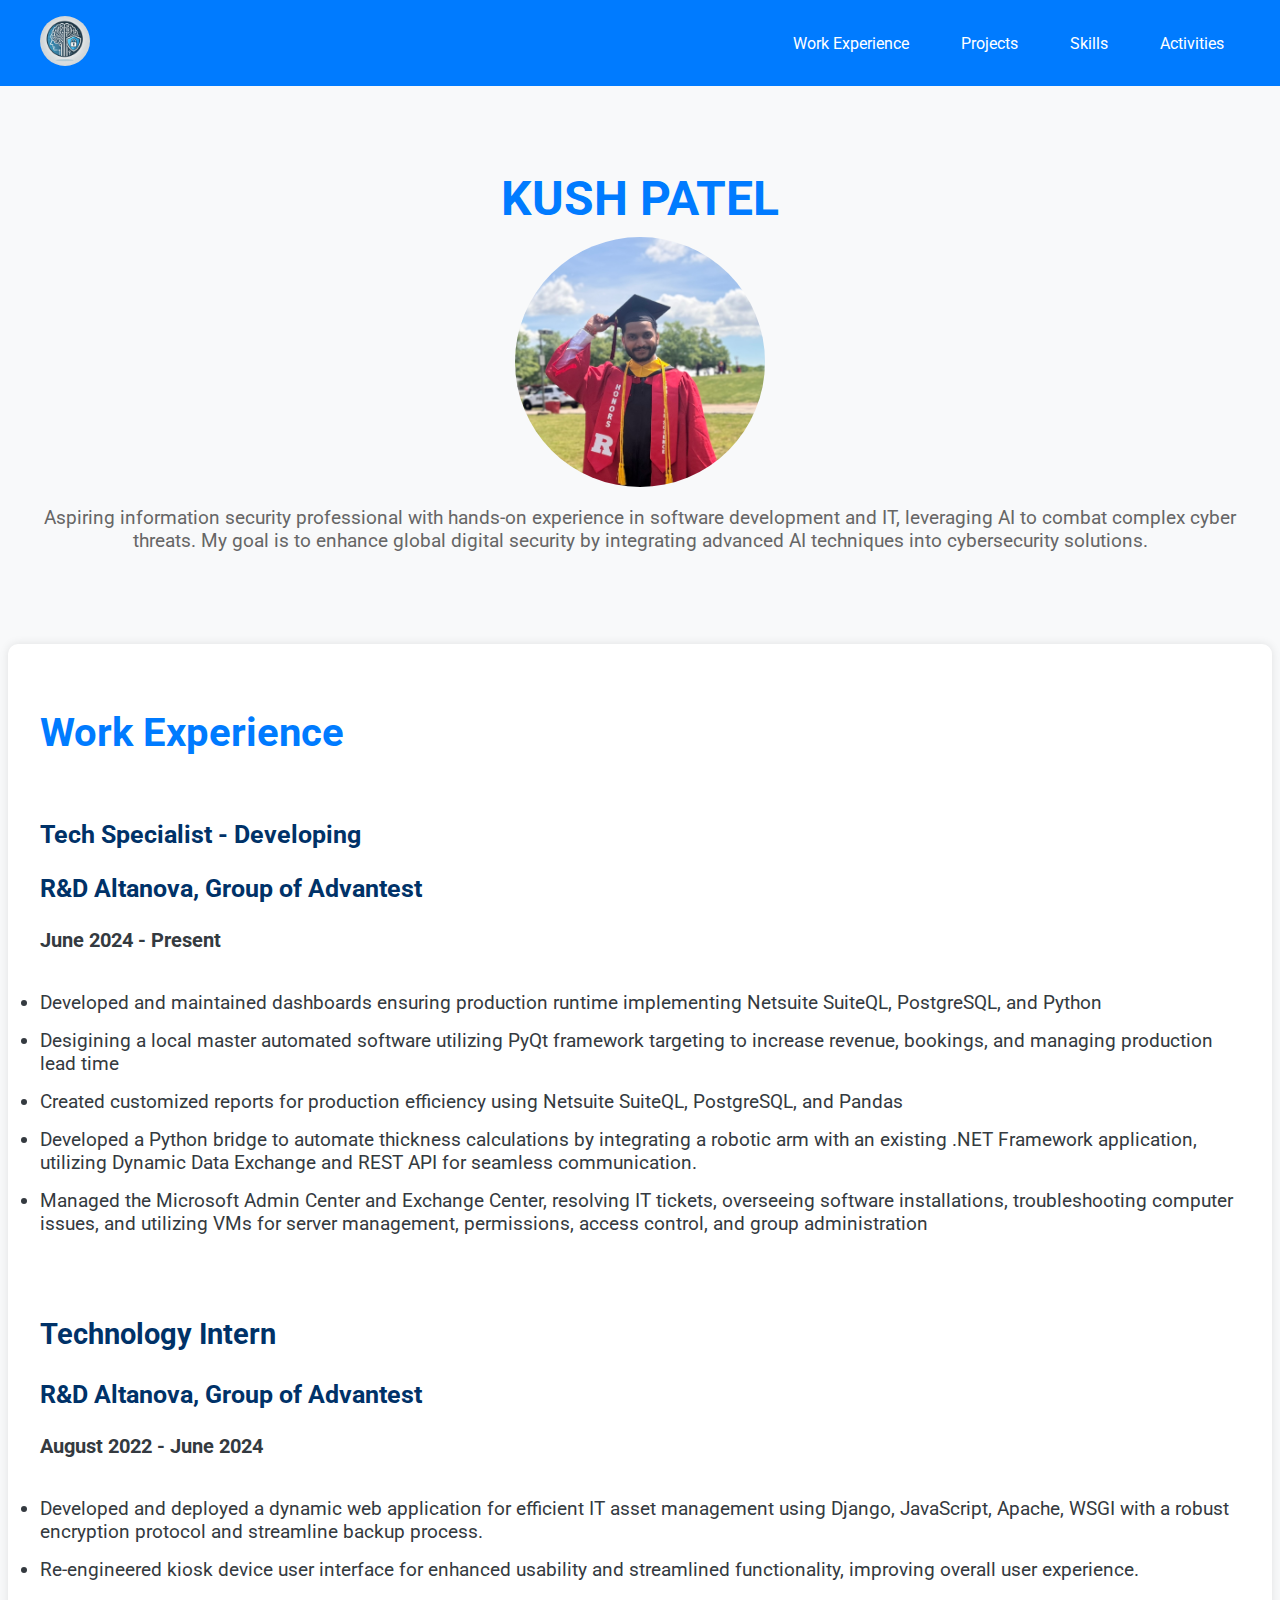
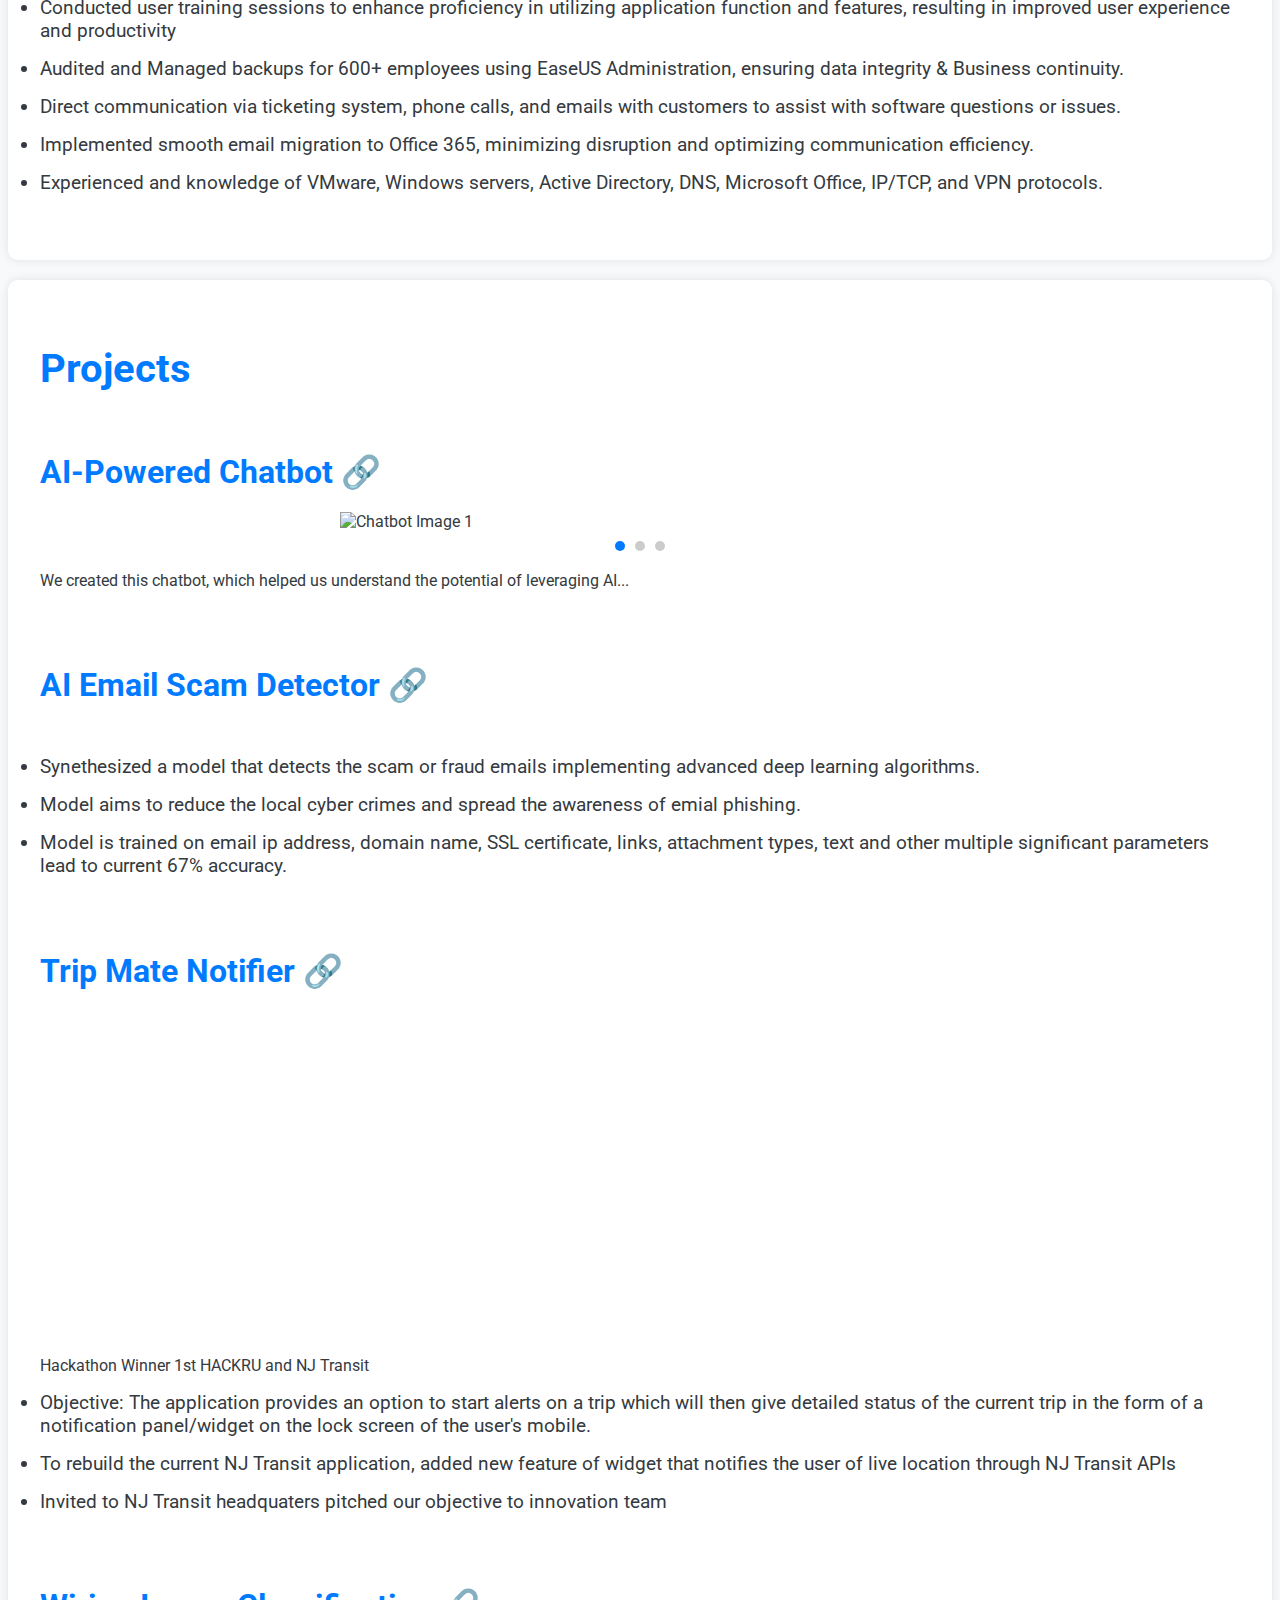
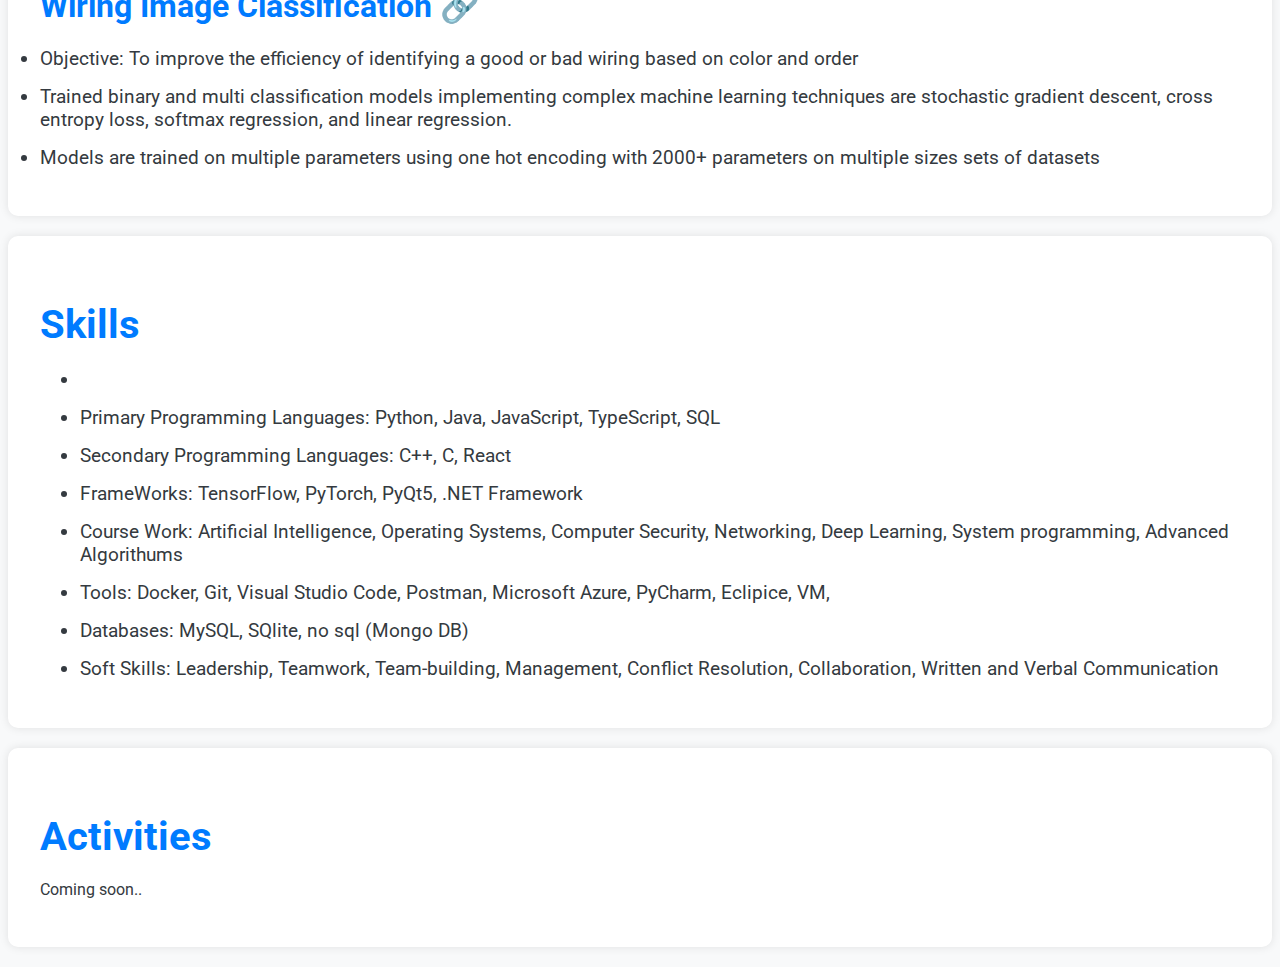
==== commit 475fdd33: "font updates" ====
--- a/index.html
+++ b/index.html
@@ -44,12 +44,12 @@
         <div class="section-container">
             <h2>Work Experience</h2></br>
 
-            <div>
+            <div class="work-info">
+                <div class="heading">
+                    <p>Tech Specialist - Developing</p>
+                    <p>R&D Altanova, Group of Advantest</p>
+                </div>
                 <div>
-                    <p class="highlight">Tech Specialist - Developing</p>
-                    <p>R&D Altanova, Group of Advantest</p>
-                </div>
-                <div class="time-frame-info">
                     <p>June 2024 - Present</p>
                 </div>    
             </div>
@@ -67,8 +67,8 @@
             
         </br>
 
-            <div>
-                <div>
+        <div class="work-info">
+            <div class="heading">
                     <h3 class="highlight">Technology Intern</h3>
                     <p>R&D Altanova, Group of Advantest</p>
                 </div>
--- a/css/styles.css
+++ b/css/styles.css
@@ -168,3 +168,14 @@
     }
 }
 
+.work-info{
+    font-weight: bold;
+    font-size: 20px;
+    margin: 0;
+}
+
+.heading{
+    font-size: 25px;
+    color: #003268;
+    margin: 0;
+}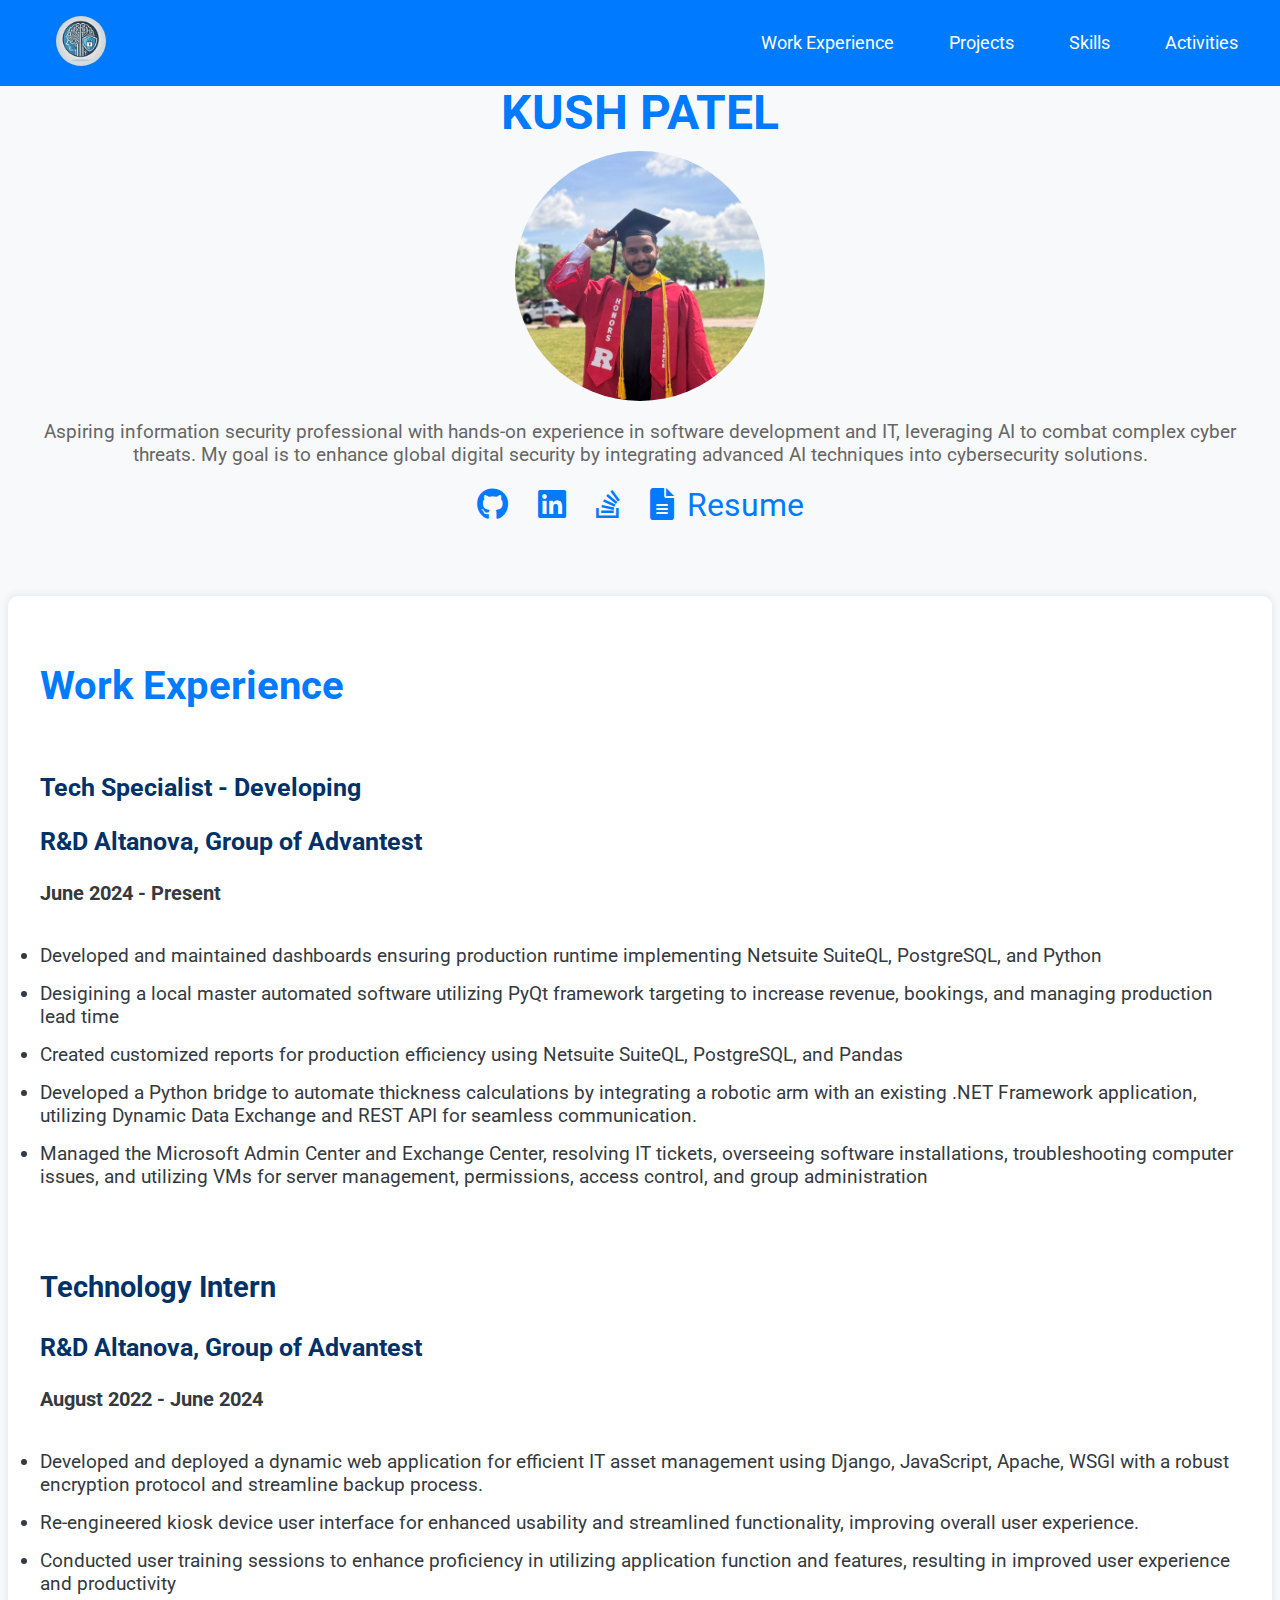
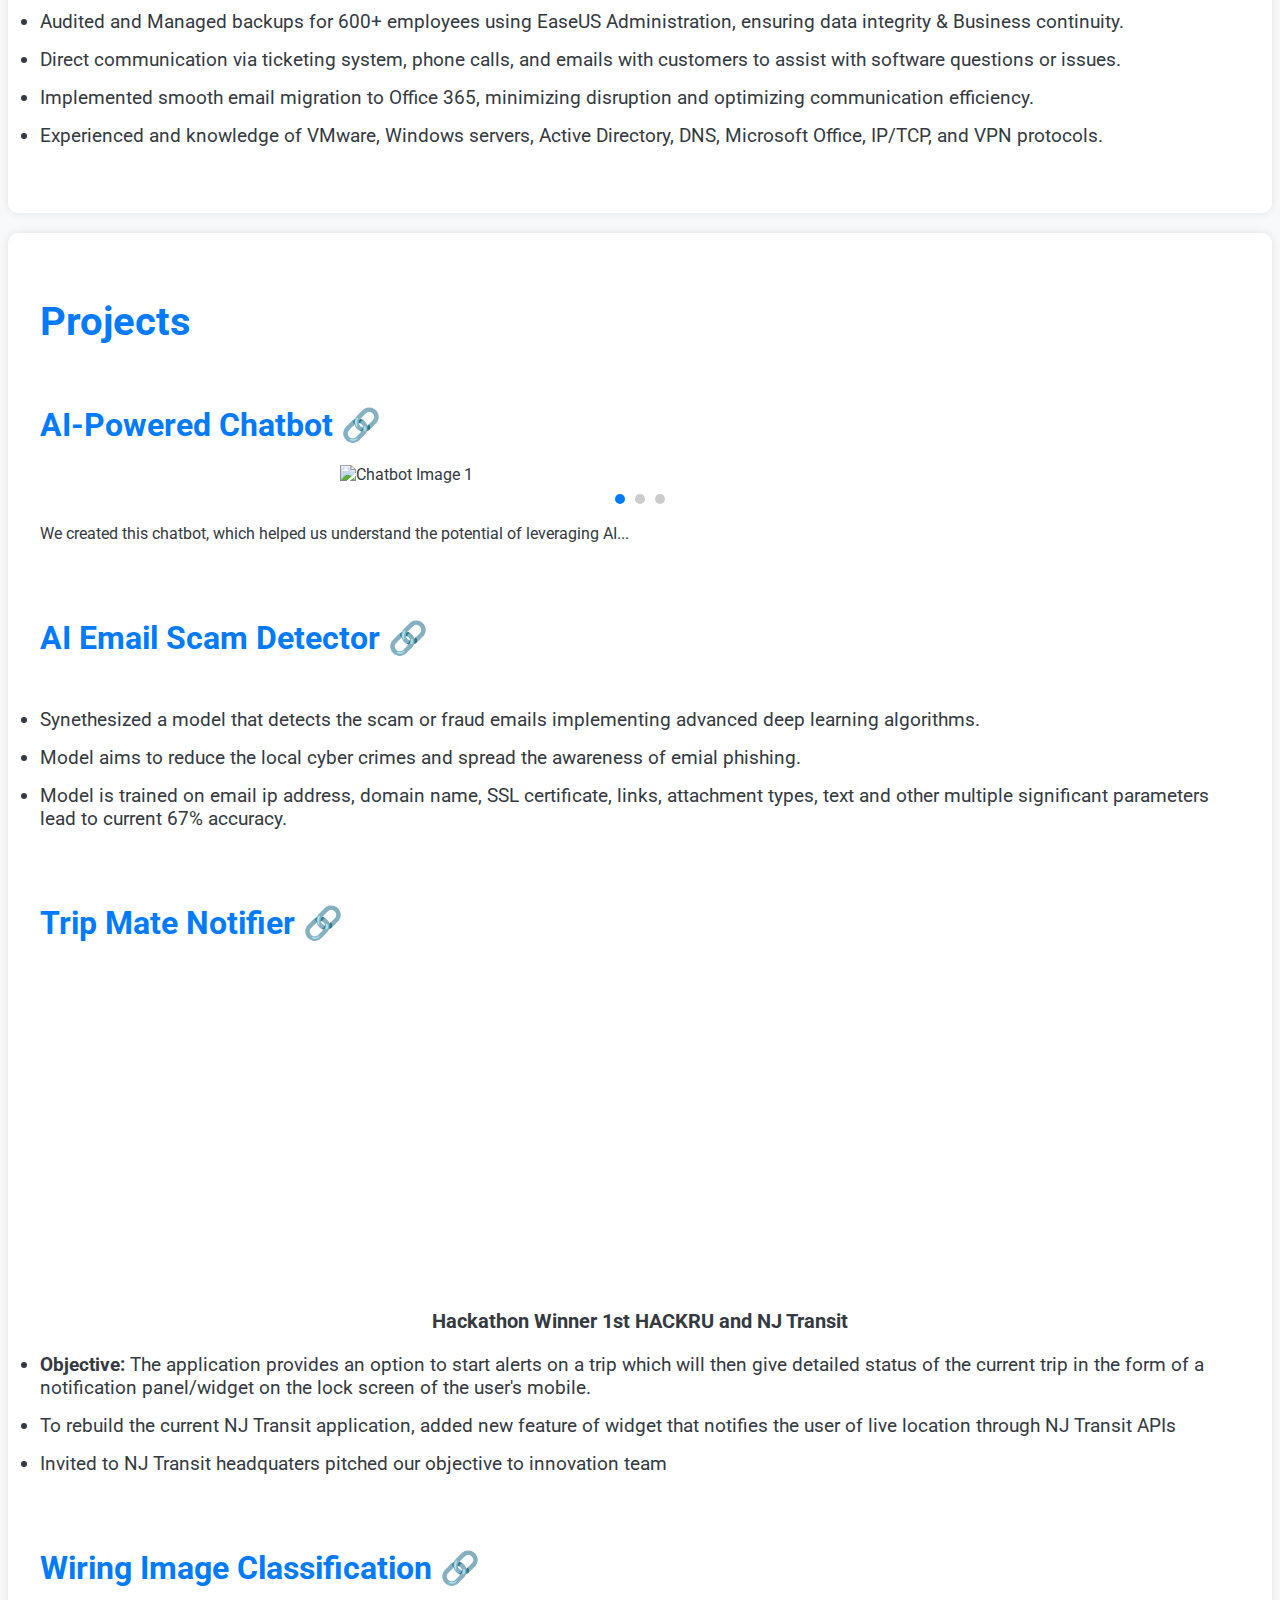
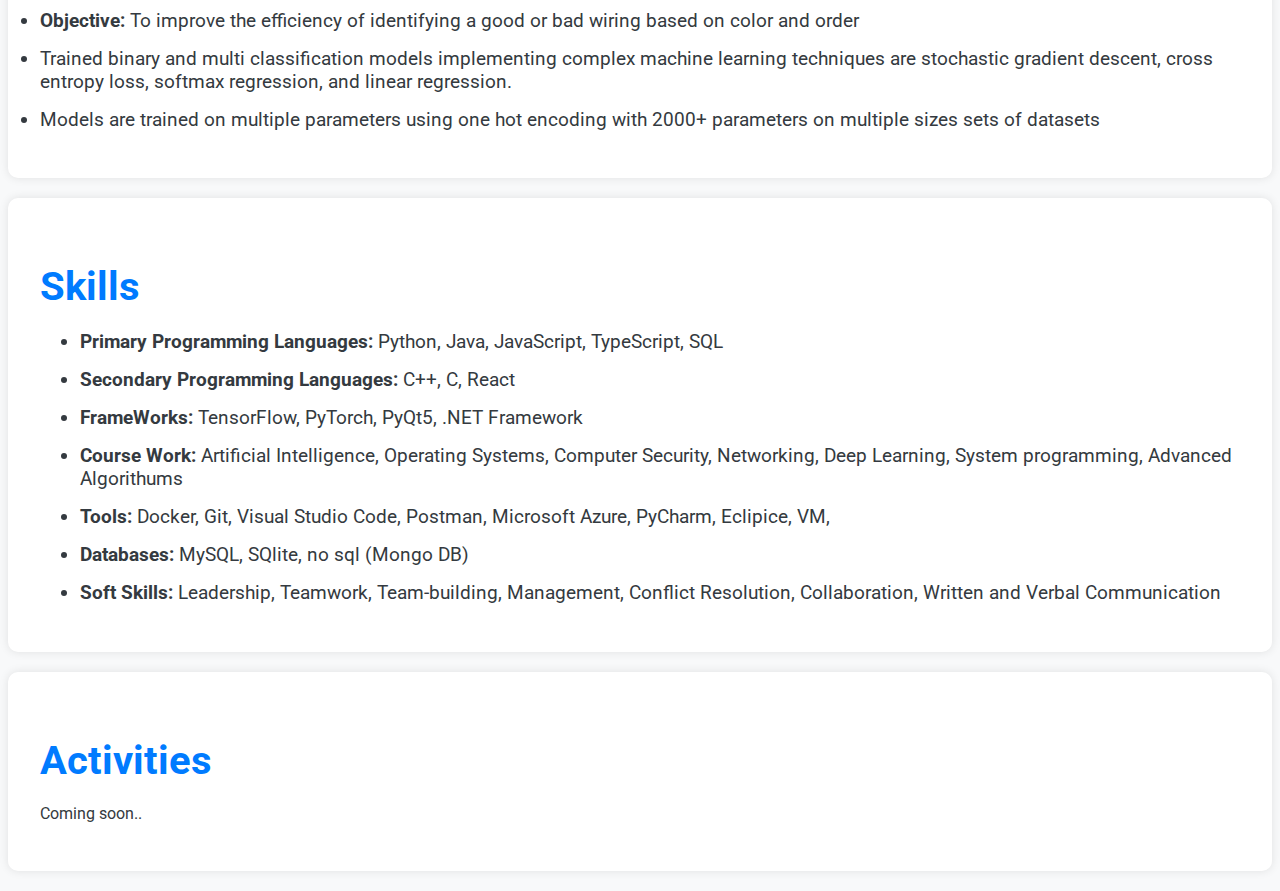
==== commit 9cf3ea49: "update" ====
--- a/index.html
+++ b/index.html
@@ -6,6 +6,7 @@
         <title>KUSH PATEL PORTFOLIO</title>
         <link rel="stylesheet" href="https://fonts.googleapis.com/css?family=Roboto:400,700&display=swap">
         <link rel="stylesheet" href="css/styles.css">
+        <link rel="stylesheet" href="https://cdnjs.cloudflare.com/ajax/libs/font-awesome/6.0.0-beta3/css/all.min.css">
     </head>
 <body>
     <!-- Navigation Bar -->
@@ -34,6 +35,22 @@
                     <img class="img1" src="img/img1.png" alt="Profile Image">
                 </div>
                 <p class="para">Aspiring information security professional with hands-on experience in software development and IT, leveraging AI to combat complex cyber threats. My goal is to enhance global digital security by integrating advanced AI techniques into cybersecurity solutions.</p>
+            
+                <!-- Social Media Icons -->
+                <div class="social-icons">
+                    <a href="https://github.com/kushp15/" target="_blank" class="social-link">
+                        <i class="fab fa-github"></i>
+                    </a>
+                    <a href="https://www.linkedin.com/in/patelkush1508/" target="_blank" class="social-link">
+                        <i class="fab fa-linkedin"></i>
+                    </a>
+                    <a href="https://stackoverflow.com/users/20687378/kush-patel/" target="_blank" class="social-link">
+                        <i class="fab fa-stack-overflow"></i>
+                    </a>
+                    <a href="your-resume-link" target="_blank" class="social-link">
+                        <i class="fas fa-file-alt"></i> Resume
+                    </a>
+                </div>
             </div>
             
         </div>
@@ -91,43 +108,10 @@
         </div>
     </section>
 
-    <!-- Projects Section -->
-    <!-- <section id="projects">
-        <div class="section-container">
-            <h2>Projects</h2>
-            <ul>
-                <li>
-                    <h3>AI-Powered Chatbot</h3>
-                    <p>Developed a chatbot using natural language processing and machine learning algorithms, achieving a 90% accuracy rate.</p>
-                    <a href="#" target="_blank">View Project</a>
-                </li>
-                <li>
-                    <h3>Cybersecurity Framework</h3>
-                    <p>Designed and implemented a comprehensive cybersecurity framework, reducing security incidents by 50%.</p>
-                    <a href="#" target="_blank">View Project</a>
-                </li>
-            </ul>
-        </div>
-    </section> -->
 
     <section id="projects">
         <div class="section-container">
             <h2>Projects</h2></br>
-
-            <!-- <div class="project">
-                <a href="https://github.com/kushp15/WES-AI-CHATBOT/"><h1>AI-Powered Chatbot 🔗</h1></a>
-                <div class="carousel-container">
-                    <div class="carousel">
-                        <img src="img/wes-ai-chatbot.png" alt="Chatbot Image 1"> 
-                        <img src="img/wes-ai-chatbot-2.png" alt="Chatbot Image 2">
-                        <img src="img/wes-ai-chatbot-3.png" alt="Chatbot Image 3">
-                    </div>
-                    <div class="carousel-dots"></div> 
-                </div>
-                <h3><p>We created this chatbot, which helped us understand the potential of leveraging pre-trained models and the innovative applications of AI technology in enhancing user interaction and access to information.</p></h3>
-                <li>WesAI is Rutgers University’s interactive AI chatbot. </li>
-                <li>WesAi has all the information about campus addresses, bus routes, nearby restaurants, course registrations, general advising questions, contact information, professor reviews, etc. Need help with any of this? Just Ask!</li>
-            </div> -->
 
 
             <div class="project">
@@ -173,7 +157,7 @@
                     </div>
                     <div class="carousel-dots"></div>
                 </div>
-                <p class="highlight-skills">Hackathon Winner 1st HACKRU and NJ Transit</p>
+                <p class="highlight-skills-special">Hackathon Winner 1st HACKRU and NJ Transit</p>
                 <li> <span class="highlight-skills">Objective: </span>The application provides an option to start alerts on a trip which will then give detailed status of the current trip in the form of a notification panel/widget on the lock screen of the user's mobile.</li>
                 <li>To rebuild the current NJ Transit application, added new feature of widget that notifies the user of live location through NJ Transit APIs</li>
                 <li>Invited to NJ Transit headquaters pitched our objective to innovation team </li>
@@ -187,13 +171,7 @@
                 <li>Trained binary and multi classification models implementing complex machine learning techniques are stochastic gradient descent, cross entropy loss, softmax regression, and linear regression. </li>
                 <li>Models are trained on multiple parameters using one hot encoding with 2000+ parameters on multiple sizes sets of datasets</li>
             </div>
-
-
-
-
-
-
-            
+        
         </div>
     </section>
     
@@ -206,7 +184,6 @@
             <h2>Skills</h2>
             <!-- <p>Coming soon..</p> -->
             <ul>
-                <li class="highlight">  </li>
                 <li> <span class="highlight-skills">Primary Programming Languages:</span> Python, Java, JavaScript, TypeScript, SQL </li>
                 <li> <span class="highlight-skills">Secondary Programming Languages:</span> C++, C, React </li>
                 <li> <span class="highlight-skills">FrameWorks: </span> TensorFlow, PyTorch, PyQt5, .NET Framework </li>
--- a/css/styles.css
+++ b/css/styles.css
@@ -8,8 +8,12 @@
 }
 
 nav {
-    background-color: #007BFF;
+    background-color: #007BFF; /* Nav background color */
     padding: 1em;
+    position: fixed; /* Fix the navigation */
+    top: 0;
+    width: 100%; /* Ensure nav spans full width */
+    z-index: 1000; /* Keep it above all content */
 }
 
 .nav-container {
@@ -26,6 +30,7 @@
     border-radius: 50%;
 }
 
+/* Navigation Links */
 nav ul {
     list-style: none;
     margin: 0;
@@ -39,11 +44,13 @@
     text-decoration: none;
     padding: 0.5em 1em;
     transition: background-color 0.3s ease;
+    font-size: 1.1rem;
 }
 
 nav a:hover {
-    background-color: #FFC107;
-}
+    background-color: #FFC107; /* Hover effect for links */
+}
+
 
 .hero-container {
     max-width: 1200px;
@@ -157,7 +164,7 @@
 }
 
 /* Responsive Design */
-@media (max-width: 768px) {
+/* @media (max-width: 768px) {
     .hero-container {
         flex-direction: column;
         text-align: center;
@@ -165,6 +172,29 @@
 
     .nav-container {
         flex-direction: column;
+        height: 40px;
+    }
+} */
+
+/* Responsive Design */
+@media (max-width: 768px) {
+    /* Hide the logo on smaller screens */
+    .nav-logo {
+        display: none;
+    }
+
+    /* Ensure navigation links are still visible */
+    .nav-container {
+        flex-direction: row;
+        justify-content: space-around;
+        height: auto; /* Allow the height to adjust naturally */
+    }
+
+    /* Navigation links stay in a single line */
+    nav ul {
+        flex-direction: row;
+        gap: 5px;
+        margin-right: 5px;
     }
 }
 
@@ -178,4 +208,42 @@
     font-size: 25px;
     color: #003268;
     margin: 0;
-}+}
+
+.highlight-skills{
+    font-weight: bold;
+}
+
+.highlight-skills-special{
+    font-weight: bold;
+    font-size: 20px;
+    text-align: center;    
+}
+
+/* Social Icons */
+.social-icons {
+    margin-top: 20px;
+    display: flex;
+    justify-content: center;
+    gap: 20px;
+}
+
+.social-link {
+    color: #007BFF; /* Adjust color as per your theme */
+    font-size: 2rem;
+    transition: color 0.3s ease;
+    text-decoration: none;
+}
+
+.social-link:hover {
+    color: #FFC107; /* Hover color */
+}
+
+.social-link i {
+    margin-right: 10px; /* Add some space between icon and text */
+}
+
+/* Optional: For Resume link to have text along with the icon */
+.social-link i.fas {
+    margin-right: 5px;
+}
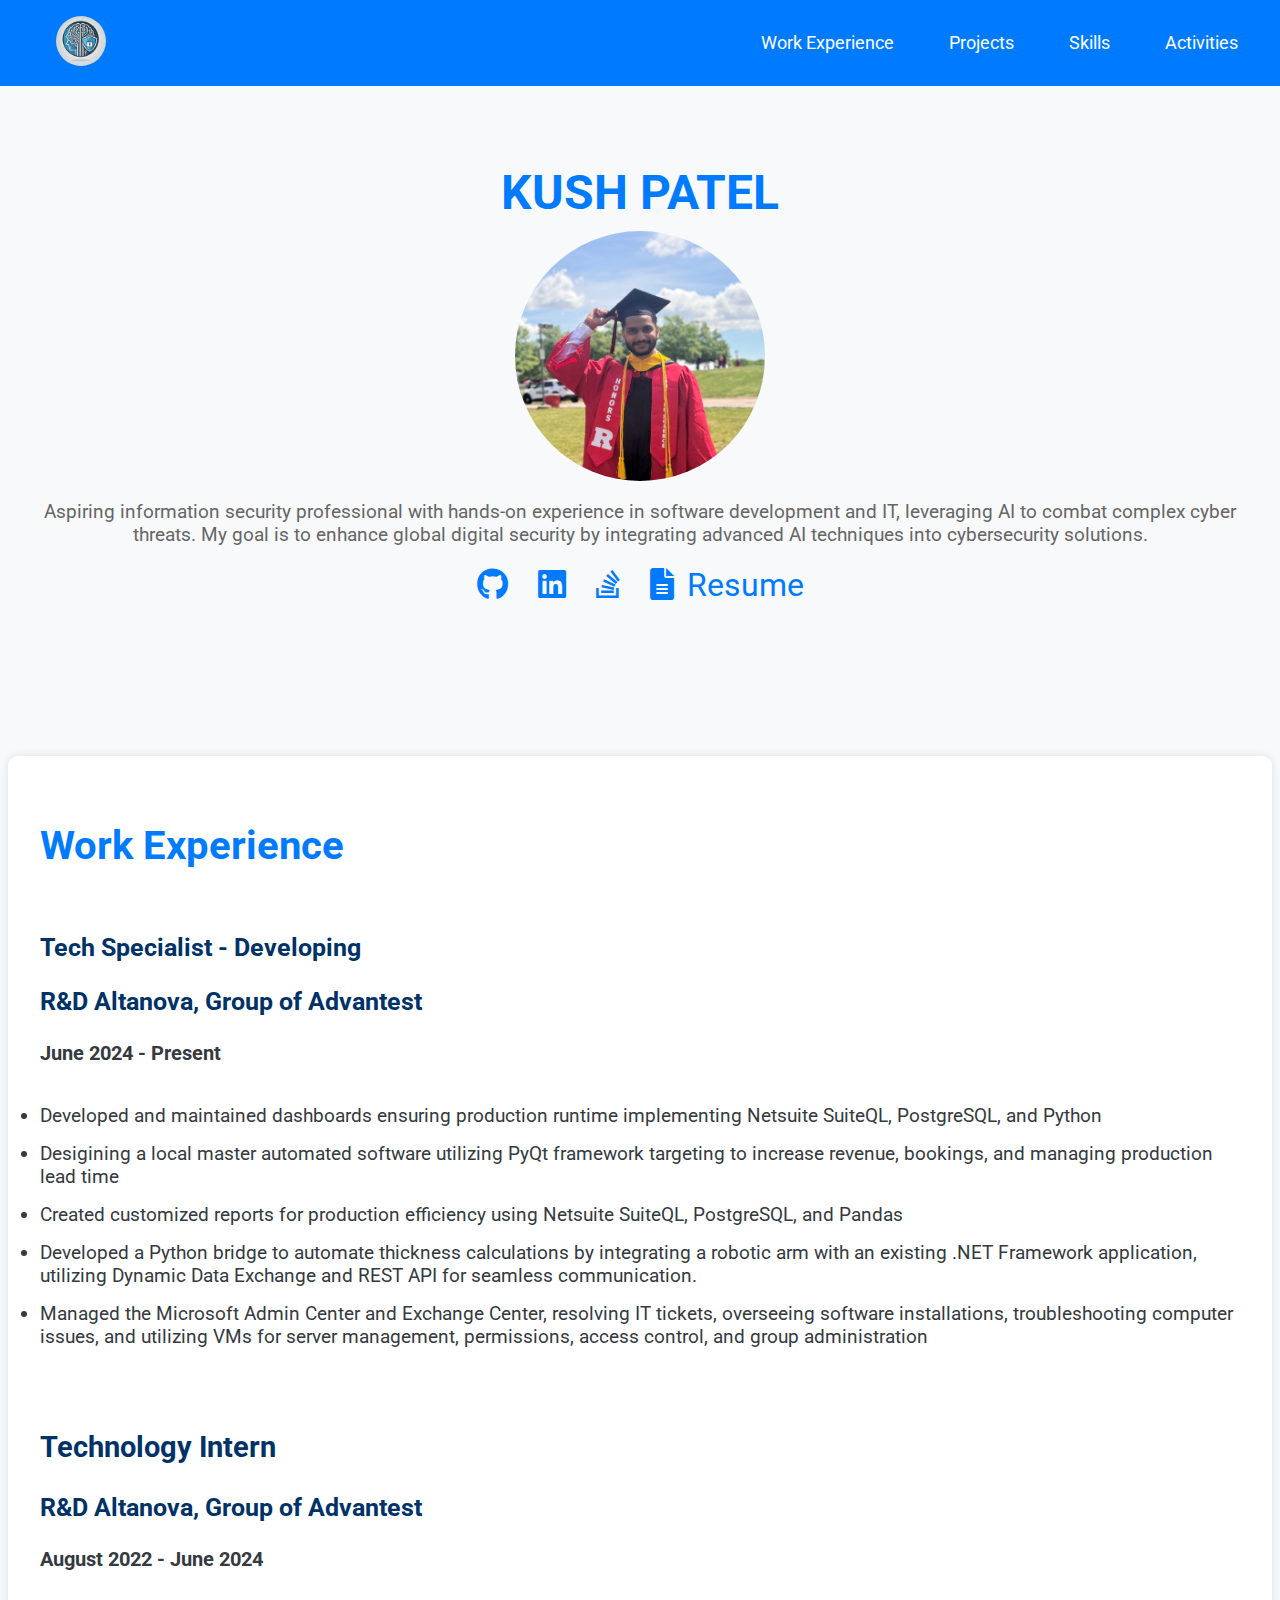
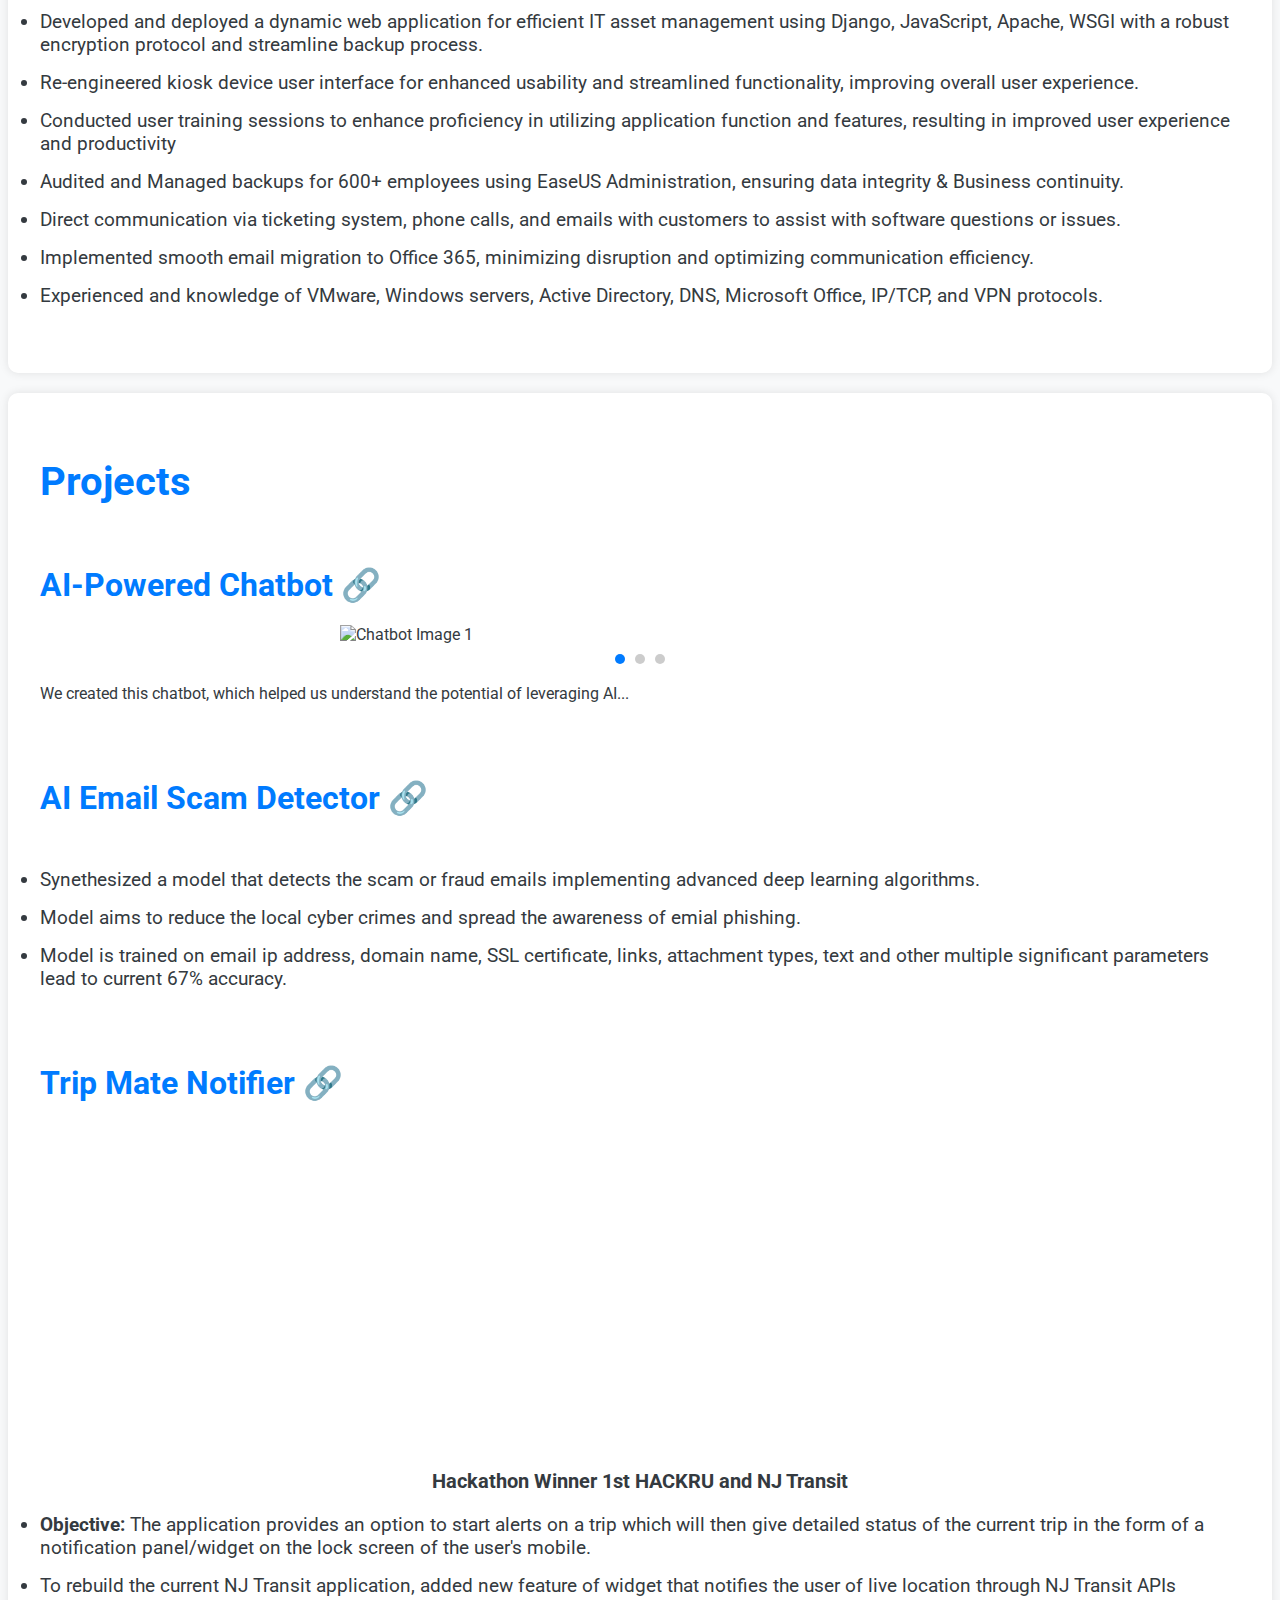
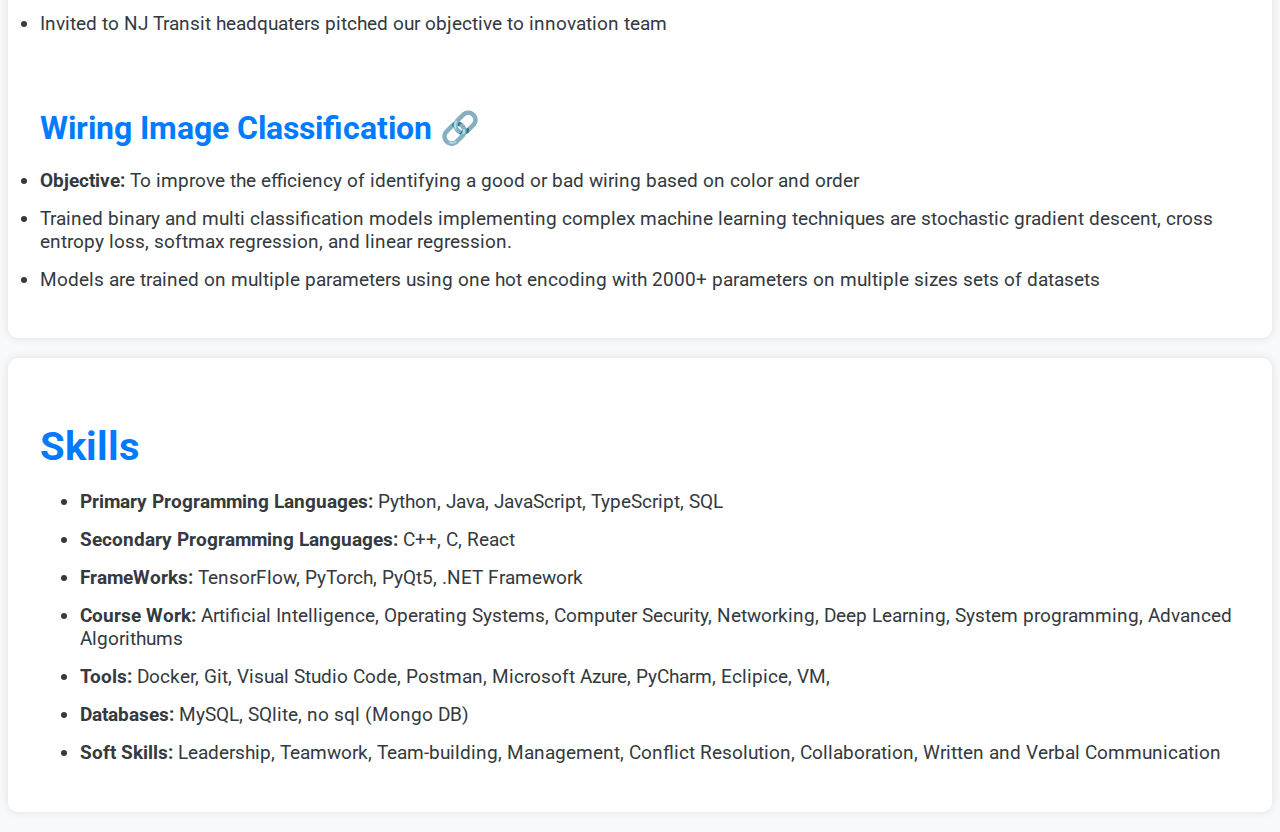
==== commit 614b9057: "act" ====
--- a/index.html
+++ b/index.html
@@ -196,16 +196,13 @@
     </section>
 
     <!-- Activities Section -->
-    <section id="activities">
+    <!-- <section id="activities">
         <div class="section-container">
             <h2>Activities</h2>
             <p>Coming soon..</p>
-            <!-- <ul>
-                <li>Participated in AI/ML competitions, achieving top 10% rankings.</li>
-                <li>Contributed to open-source cybersecurity projects, improving security features.</li>
-            </ul> -->
-        </div>
-    </section>
+           
+        </div>
+    </section> -->
 
     <div id="moving-words-container"></div>
 
--- a/css/styles.css
+++ b/css/styles.css
@@ -54,7 +54,7 @@
 
 .hero-container {
     max-width: 1200px;
-    margin: 20px auto;
+    margin: 100px auto;
     padding: 2em;
     display: flex;
     flex-wrap: wrap;
@@ -164,19 +164,6 @@
 }
 
 /* Responsive Design */
-/* @media (max-width: 768px) {
-    .hero-container {
-        flex-direction: column;
-        text-align: center;
-    }
-
-    .nav-container {
-        flex-direction: column;
-        height: 40px;
-    }
-} */
-
-/* Responsive Design */
 @media (max-width: 768px) {
     /* Hide the logo on smaller screens */
     .nav-logo {
@@ -196,6 +183,10 @@
         gap: 5px;
         margin-right: 5px;
     }
+
+    .hero-container{
+        margin: 50px auto;
+    }
 }
 
 .work-info{
